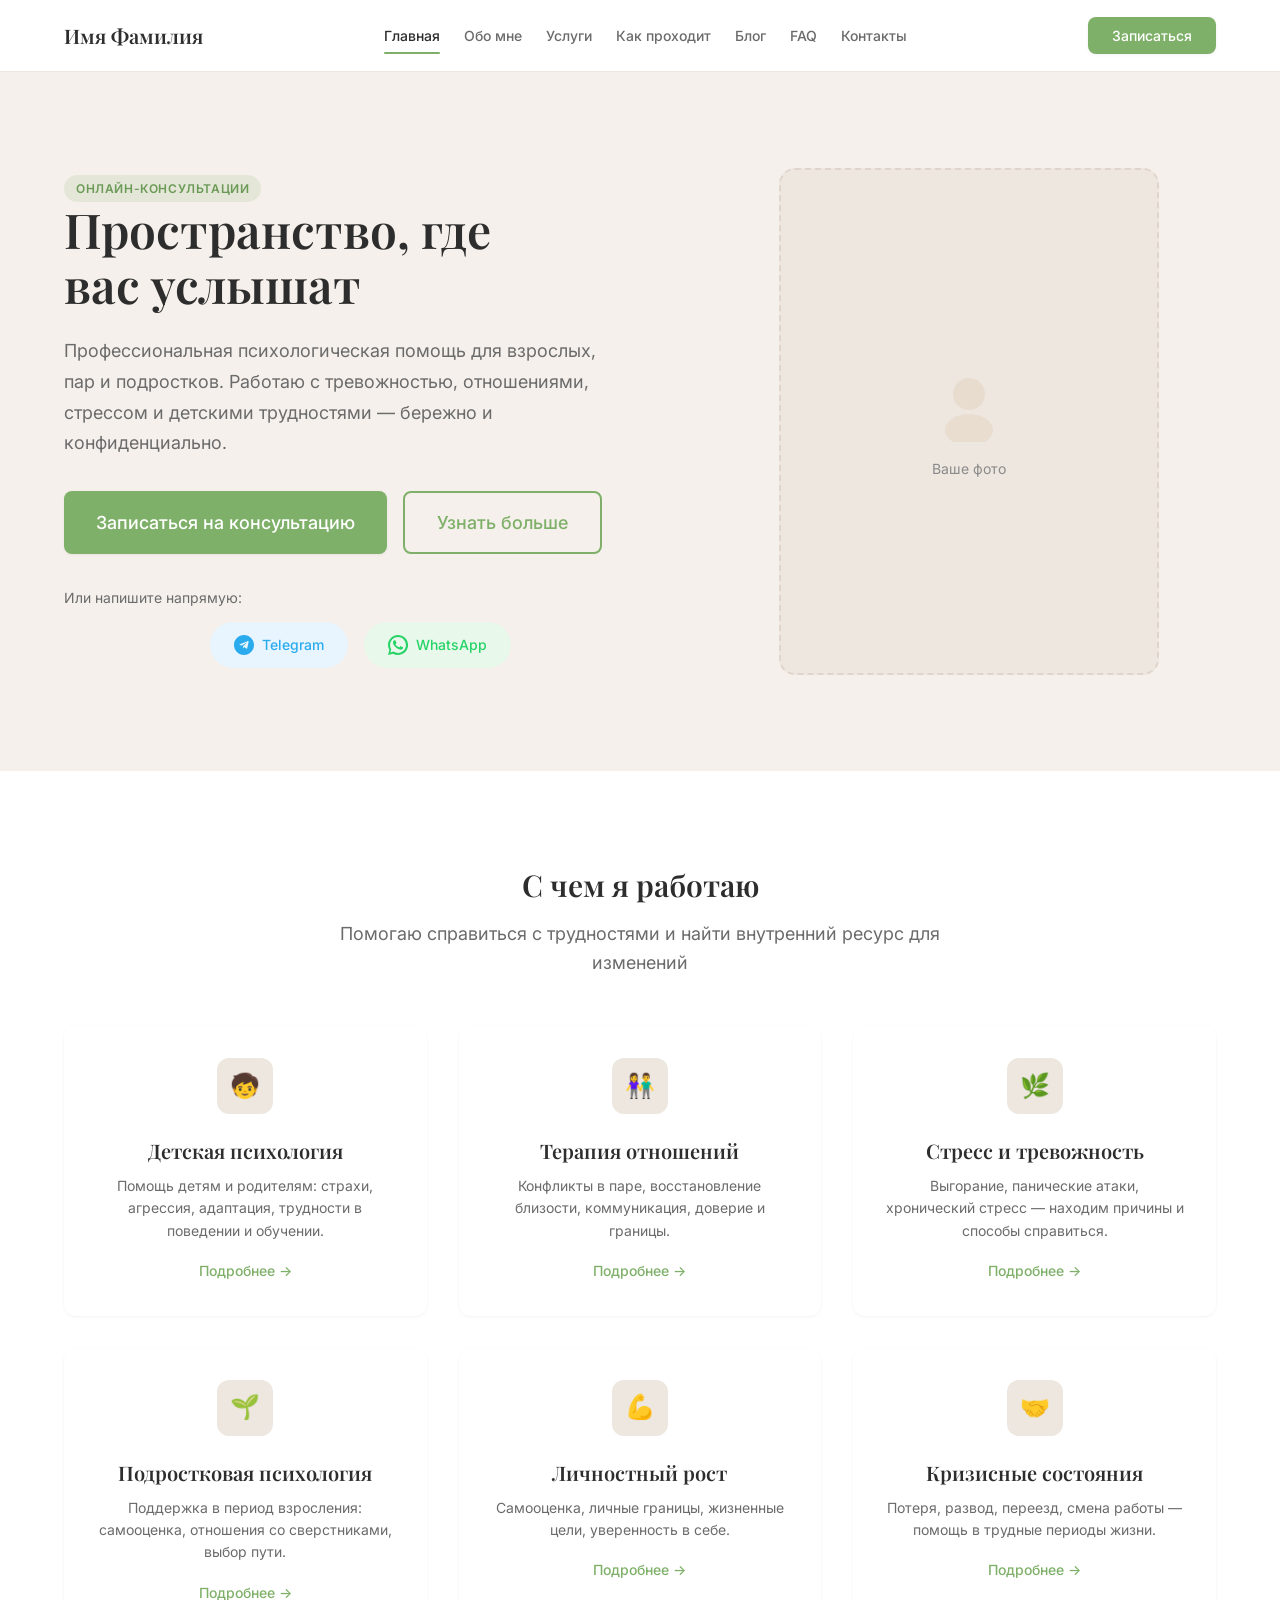
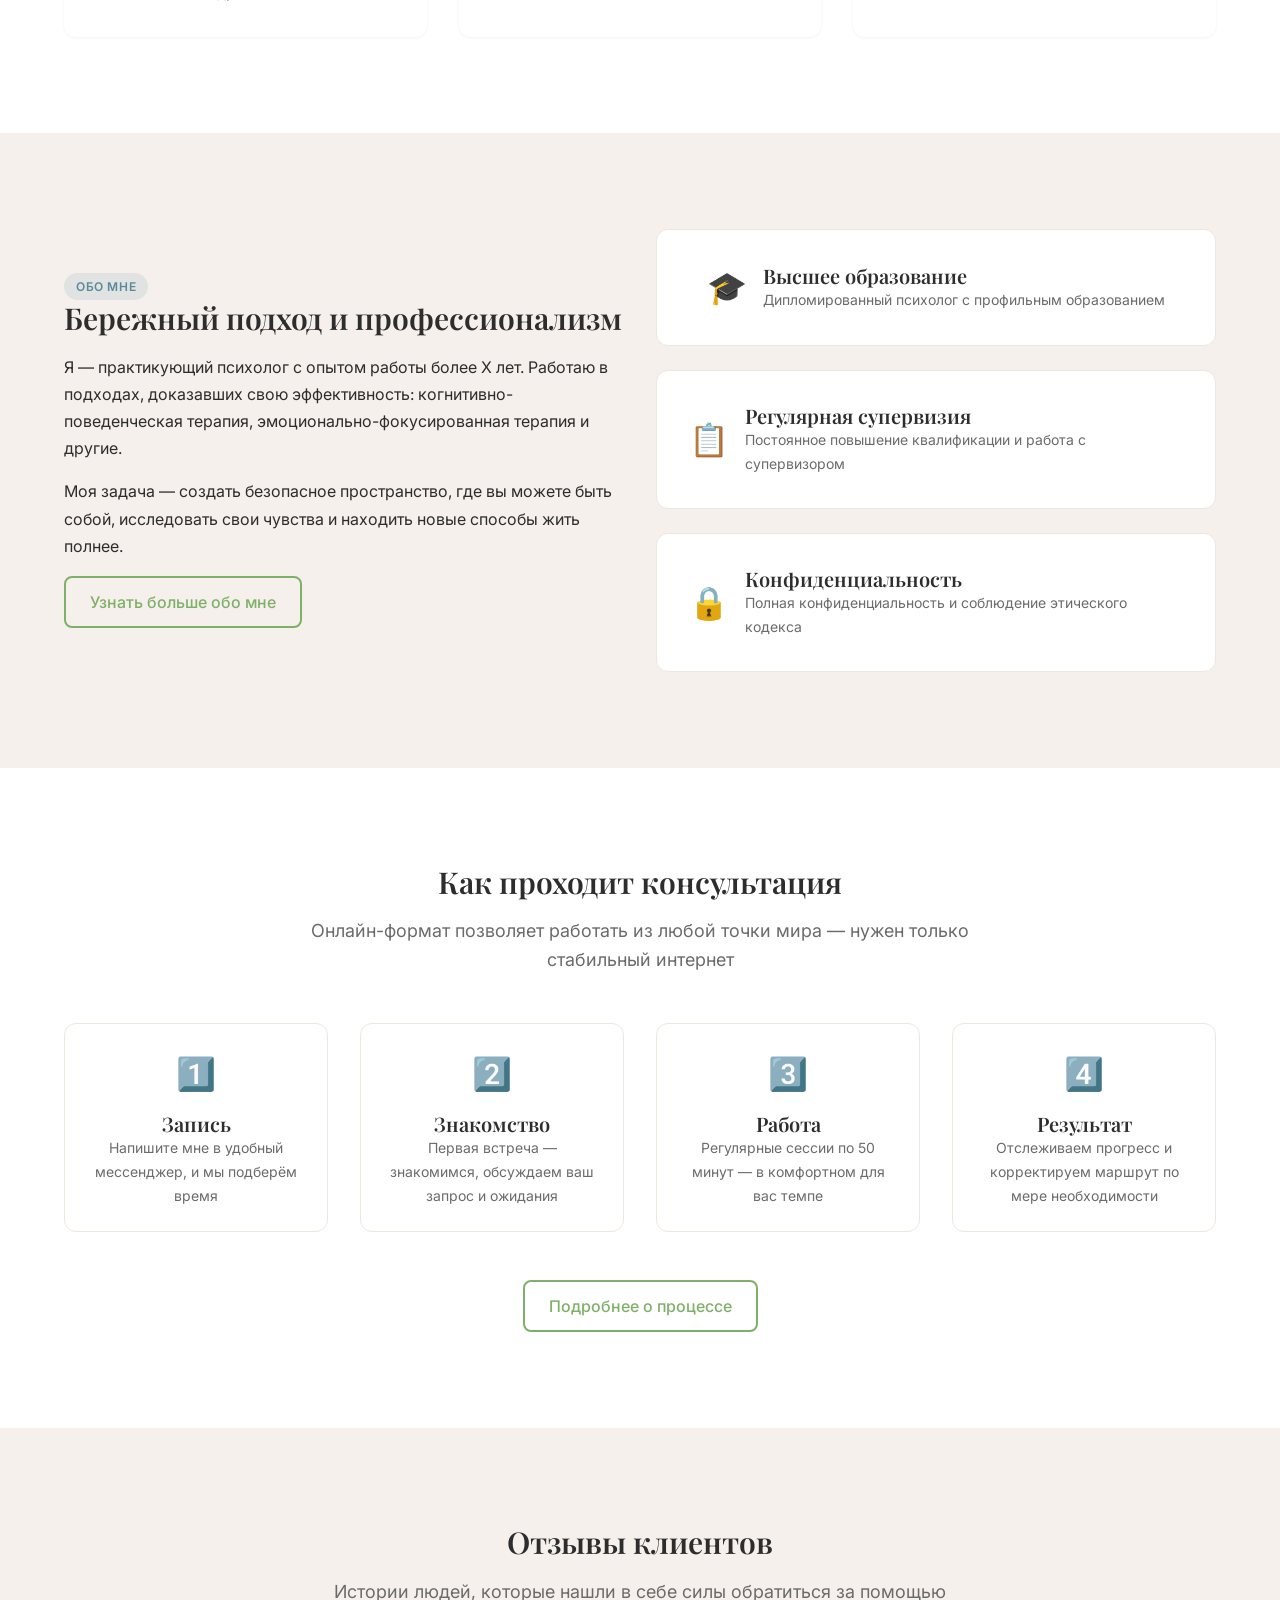
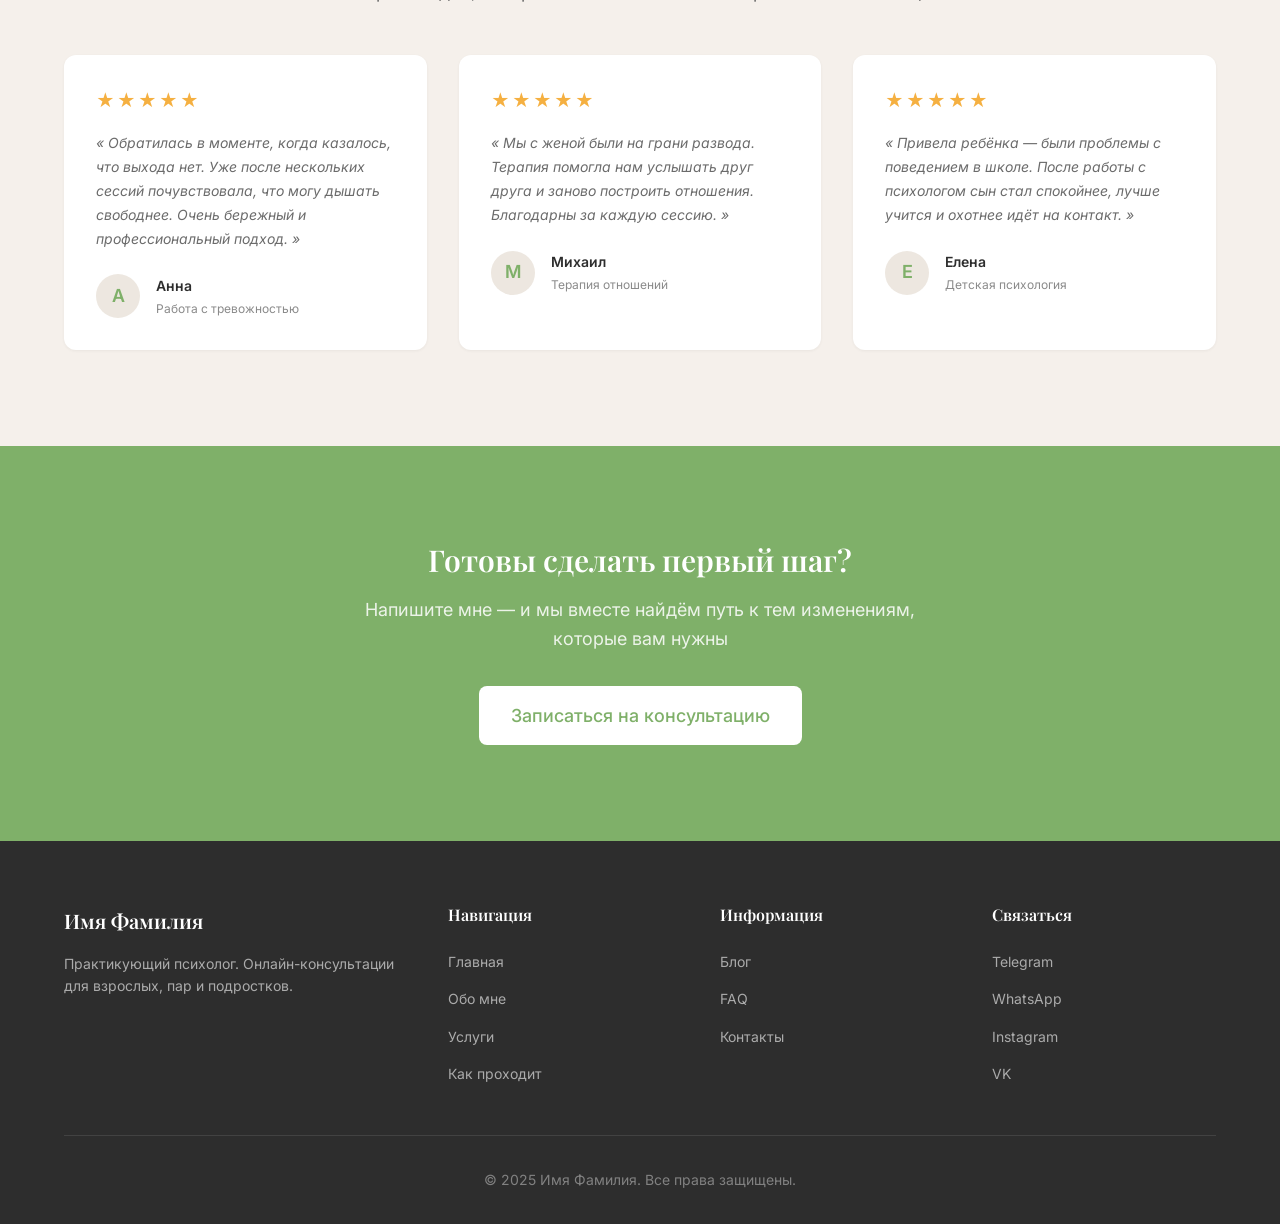
==== site/index.html @ a3698bfa "Initial commit: psychologist website" ====
<!doctype html>
<html lang="ru">
    <head>
        <meta charset="UTF-8" />
        <meta name="viewport" content="width=device-width, initial-scale=1.0" />
        <meta
            name="description"
            content="Психолог онлайн для взрослых, пар и подростков. Детская психология, отношения, стресс. Запишитесь на консультацию через Telegram или WhatsApp."
        />
        <meta
            name="keywords"
            content="психолог онлайн, консультация психолога, детская психология, терапия отношений, работа со стрессом"
        />
        <meta
            property="og:title"
            content="Психолог онлайн — Консультации для взрослых, пар и подростков"
        />
        <meta
            property="og:description"
            content="Профессиональная психологическая помощь онлайн. Безопасное пространство для ваших чувств."
        />
        <meta property="og:type" content="website" />
        <title>
            Психолог онлайн — Консультации для взрослых, пар и подростков
        </title>
        <link rel="preconnect" href="https://fonts.googleapis.com" />
        <link rel="preconnect" href="https://fonts.gstatic.com" crossorigin />
        <link
            href="https://fonts.googleapis.com/css2?family=Inter:wght@400;500;600&family=Playfair+Display:wght@500;600;700&display=swap"
            rel="stylesheet"
        />
        <link rel="stylesheet" href="css/base.css" />
        <link rel="stylesheet" href="css/components.css" />
        <link rel="stylesheet" href="css/layout.css" />
        <link rel="stylesheet" href="css/pages/home.css" />
        <link rel="stylesheet" href="css/responsive.css" />
    </head>
    <body>
        <!-- ========== HEADER ========== -->
        <header class="header">
            <div class="container header__inner">
                <a href="index.html" class="header__logo">Имя Фамилия</a>
                <nav class="header__nav">
                    <ul class="header__nav-list">
                        <li>
                            <a
                                href="index.html"
                                class="header__nav-link header__nav-link--active"
                                >Главная</a
                            >
                        </li>
                        <li>
                            <a href="about.html" class="header__nav-link"
                                >Обо мне</a
                            >
                        </li>
                        <li>
                            <a href="services.html" class="header__nav-link"
                                >Услуги</a
                            >
                        </li>
                        <li>
                            <a href="how-it-works.html" class="header__nav-link"
                                >Как проходит</a
                            >
                        </li>
                        <li>
                            <a href="blog.html" class="header__nav-link"
                                >Блог</a
                            >
                        </li>
                        <li>
                            <a href="faq.html" class="header__nav-link">FAQ</a>
                        </li>
                        <li>
                            <a href="contact.html" class="header__nav-link"
                                >Контакты</a
                            >
                        </li>
                    </ul>
                </nav>
                <a href="contact.html" class="btn btn--primary header__cta"
                    >Записаться</a
                >
                <button class="burger" aria-label="Открыть меню">
                    <span class="burger__line"></span>
                    <span class="burger__line"></span>
                    <span class="burger__line"></span>
                </button>
            </div>
        </header>

        <!-- Mobile Menu -->
        <div class="mobile-menu">
            <ul class="mobile-menu__list">
                <li>
                    <a href="index.html" class="mobile-menu__link">Главная</a>
                </li>
                <li>
                    <a href="about.html" class="mobile-menu__link">Обо мне</a>
                </li>
                <li>
                    <a href="services.html" class="mobile-menu__link">Услуги</a>
                </li>
                <li>
                    <a href="how-it-works.html" class="mobile-menu__link"
                        >Как проходит</a
                    >
                </li>
                <li><a href="blog.html" class="mobile-menu__link">Блог</a></li>
                <li><a href="faq.html" class="mobile-menu__link">FAQ</a></li>
                <li>
                    <a href="contact.html" class="mobile-menu__link"
                        >Контакты</a
                    >
                </li>
            </ul>
            <a
                href="contact.html"
                class="btn btn--primary btn--full mobile-menu__cta"
                >Записаться на консультацию</a
            >
        </div>

        <!-- ========== HERO ========== -->
        <section class="hero">
            <div class="container">
                <div class="hero__inner">
                    <div class="hero__content">
                        <span class="badge badge--green"
                            >Онлайн-консультации</span
                        >
                        <h1 class="hero__title">
                            Пространство, где вас&nbsp;услышат
                        </h1>
                        <p class="hero__text">
                            Профессиональная психологическая помощь для
                            взрослых, пар и подростков. Работаю с тревожностью,
                            отношениями, стрессом и детскими трудностями —
                            бережно и конфиденциально.
                        </p>
                        <div class="hero__buttons">
                            <a
                                href="contact.html"
                                class="btn btn--primary btn--large"
                                >Записаться на консультацию</a
                            >
                            <a
                                href="services.html"
                                class="btn btn--secondary btn--large"
                                >Узнать больше</a
                            >
                        </div>
                        <div class="hero__messengers">
                            <p class="hero__messengers-label">
                                Или напишите напрямую:
                            </p>
                            <div class="messenger-links">
                                <a
                                    href="https://t.me/username"
                                    class="messenger-link messenger-link--telegram"
                                    target="_blank"
                                    rel="noopener"
                                >
                                    <svg
                                        class="messenger-link__icon"
                                        viewBox="0 0 24 24"
                                        fill="currentColor"
                                    >
                                        <path
                                            d="M12 0C5.37 0 0 5.37 0 12s5.37 12 12 12 12-5.37 12-12S18.63 0 12 0zm5.53 8.15l-1.65 7.79c-.12.55-.45.68-.91.42l-2.52-1.86-1.22 1.17c-.13.13-.25.25-.51.25l.18-2.57 4.68-4.23c.2-.18-.04-.28-.31-.1l-5.79 3.64-2.49-.78c-.54-.17-.55-.54.11-.8l9.74-3.76c.45-.16.84.11.69.79z"
                                        />
                                    </svg>
                                    Telegram
                                </a>
                                <a
                                    href="https://wa.me/79001234567"
                                    class="messenger-link messenger-link--whatsapp"
                                    target="_blank"
                                    rel="noopener"
                                >
                                    <svg
                                        class="messenger-link__icon"
                                        viewBox="0 0 24 24"
                                        fill="currentColor"
                                    >
                                        <path
                                            d="M17.47 14.39c-.3-.15-1.77-.87-2.04-.97-.27-.1-.47-.15-.67.15s-.77.97-.94 1.17c-.17.2-.35.22-.65.07-.3-.15-1.26-.46-2.4-1.48-.89-.79-1.49-1.77-1.66-2.07-.17-.3-.02-.46.13-.61.14-.14.3-.35.45-.52.15-.17.2-.3.3-.5.1-.2.05-.37-.02-.52-.07-.15-.67-1.62-.92-2.22-.24-.58-.49-.5-.67-.51l-.57-.01c-.2 0-.52.07-.79.37-.27.3-1.04 1.02-1.04 2.48s1.07 2.88 1.21 3.08c.15.2 2.1 3.2 5.08 4.49.71.3 1.26.49 1.69.62.71.23 1.36.2 1.87.12.57-.08 1.77-.72 2.02-1.42.25-.7.25-1.29.17-1.42-.07-.12-.27-.2-.57-.35zM12.05 21.5c-1.78 0-3.52-.48-5.03-1.39l-.36-.21-3.73.98.99-3.64-.24-.37A9.42 9.42 0 012.55 12c0-5.23 4.25-9.48 9.5-9.48 2.54 0 4.93.99 6.72 2.78a9.44 9.44 0 012.78 6.72c0 5.23-4.25 9.48-9.5 9.48zM12.05 0C5.42 0 0 5.42 0 12.05c0 2.14.57 4.22 1.64 6.05L0 24l6.07-1.59a12.04 12.04 0 005.98 1.59c6.63 0 12.05-5.42 12.05-12.05S18.68 0 12.05 0z"
                                        />
                                    </svg>
                                    WhatsApp
                                </a>
                            </div>
                        </div>
                    </div>
                    <div class="hero__image">
                        <!-- Заглушка для фото — позже замените на своё -->
                        <div class="hero__image-placeholder">
                            <svg
                                viewBox="0 0 200 200"
                                fill="none"
                                xmlns="http://www.w3.org/2000/svg"
                            >
                                <circle
                                    cx="100"
                                    cy="80"
                                    r="40"
                                    fill="#D4A574"
                                    opacity="0.3"
                                />
                                <ellipse
                                    cx="100"
                                    cy="170"
                                    rx="60"
                                    ry="40"
                                    fill="#D4A574"
                                    opacity="0.3"
                                />
                            </svg>
                            <span>Ваше фото</span>
                        </div>
                    </div>
                </div>
            </div>
        </section>

        <!-- ========== DIRECTIONS ========== -->
        <section class="section section--bg">
            <div class="container">
                <div class="section__header">
                    <h2 class="section__title">С чем я работаю</h2>
                    <p class="section__subtitle">
                        Помогаю справиться с трудностями и найти внутренний
                        ресурс для изменений
                    </p>
                </div>
                <div class="grid grid--3">
                    <div class="service-card">
                        <div class="service-card__icon">🧒</div>
                        <h3 class="service-card__title">Детская психология</h3>
                        <p class="service-card__text">
                            Помощь детям и родителям: страхи, агрессия,
                            адаптация, трудности в поведении и обучении.
                        </p>
                        <a href="services.html" class="service-card__link"
                            >Подробнее →</a
                        >
                    </div>
                    <div class="service-card">
                        <div class="service-card__icon">👫</div>
                        <h3 class="service-card__title">Терапия отношений</h3>
                        <p class="service-card__text">
                            Конфликты в паре, восстановление близости,
                            коммуникация, доверие и границы.
                        </p>
                        <a href="services.html" class="service-card__link"
                            >Подробнее →</a
                        >
                    </div>
                    <div class="service-card">
                        <div class="service-card__icon">🌿</div>
                        <h3 class="service-card__title">
                            Стресс и тревожность
                        </h3>
                        <p class="service-card__text">
                            Выгорание, панические атаки, хронический стресс —
                            находим причины и способы справиться.
                        </p>
                        <a href="services.html" class="service-card__link"
                            >Подробнее →</a
                        >
                    </div>
                    <div class="service-card">
                        <div class="service-card__icon">🌱</div>
                        <h3 class="service-card__title">
                            Подростковая психология
                        </h3>
                        <p class="service-card__text">
                            Поддержка в период взросления: самооценка, отношения
                            со сверстниками, выбор пути.
                        </p>
                        <a href="services.html" class="service-card__link"
                            >Подробнее →</a
                        >
                    </div>
                    <div class="service-card">
                        <div class="service-card__icon">💪</div>
                        <h3 class="service-card__title">Личностный рост</h3>
                        <p class="service-card__text">
                            Самооценка, личные границы, жизненные цели,
                            уверенность в себе.
                        </p>
                        <a href="services.html" class="service-card__link"
                            >Подробнее →</a
                        >
                    </div>
                    <div class="service-card">
                        <div class="service-card__icon">🤝</div>
                        <h3 class="service-card__title">Кризисные состояния</h3>
                        <p class="service-card__text">
                            Потеря, развод, переезд, смена работы — помощь в
                            трудные периоды жизни.
                        </p>
                        <a href="services.html" class="service-card__link"
                            >Подробнее →</a
                        >
                    </div>
                </div>
            </div>
        </section>

        <!-- ========== ABOUT PREVIEW ========== -->
        <section class="section">
            <div class="container">
                <div class="grid grid--2 grid--center">
                    <div>
                        <span class="badge badge--blue">Обо мне</span>
                        <h2 class="section__title" style="text-align: left">
                            Бережный подход и профессионализм
                        </h2>
                        <p>
                            Я — практикующий психолог с опытом работы более X
                            лет. Работаю в подходах, доказавших свою
                            эффективность: когнитивно-поведенческая терапия,
                            эмоционально-фокусированная терапия и другие.
                        </p>
                        <p>
                            Моя задача — создать безопасное пространство, где вы
                            можете быть собой, исследовать свои чувства и
                            находить новые способы жить полнее.
                        </p>
                        <a href="about.html" class="btn btn--secondary"
                            >Узнать больше обо мне</a
                        >
                    </div>
                    <div class="flex flex--column flex--gap-lg">
                        <div class="card card--flat">
                            <div class="flex flex--gap-md flex--center">
                                <span style="font-size: 2rem">🎓</span>
                                <div>
                                    <h4>Высшее образование</h4>
                                    <p
                                        style="
                                            color: var(--color-text-secondary);
                                            font-size: var(--text-sm);
                                            margin: 0;
                                        "
                                    >
                                        Дипломированный психолог с профильным
                                        образованием
                                    </p>
                                </div>
                            </div>
                        </div>
                        <div class="card card--flat">
                            <div class="flex flex--gap-md flex--center">
                                <span style="font-size: 2rem">📋</span>
                                <div>
                                    <h4>Регулярная супервизия</h4>
                                    <p
                                        style="
                                            color: var(--color-text-secondary);
                                            font-size: var(--text-sm);
                                            margin: 0;
                                        "
                                    >
                                        Постоянное повышение квалификации и
                                        работа с супервизором
                                    </p>
                                </div>
                            </div>
                        </div>
                        <div class="card card--flat">
                            <div class="flex flex--gap-md flex--center">
                                <span style="font-size: 2rem">🔒</span>
                                <div>
                                    <h4>Конфиденциальность</h4>
                                    <p
                                        style="
                                            color: var(--color-text-secondary);
                                            font-size: var(--text-sm);
                                            margin: 0;
                                        "
                                    >
                                        Полная конфиденциальность и соблюдение
                                        этического кодекса
                                    </p>
                                </div>
                            </div>
                        </div>
                    </div>
                </div>
            </div>
        </section>

        <!-- ========== HOW IT WORKS PREVIEW ========== -->
        <section class="section section--bg">
            <div class="container">
                <div class="section__header">
                    <h2 class="section__title">Как проходит консультация</h2>
                    <p class="section__subtitle">
                        Онлайн-формат позволяет работать из любой точки мира —
                        нужен только стабильный интернет
                    </p>
                </div>
                <div class="grid grid--4">
                    <div class="text-center">
                        <div
                            class="card card--flat text-center"
                            style="padding: var(--space-lg)"
                        >
                            <span style="font-size: 2rem">1️⃣</span>
                            <h4 style="margin-top: var(--space-sm)">Запись</h4>
                            <p
                                style="
                                    font-size: var(--text-sm);
                                    color: var(--color-text-secondary);
                                    margin: 0;
                                "
                            >
                                Напишите мне в удобный мессенджер, и мы подберём
                                время
                            </p>
                        </div>
                    </div>
                    <div class="text-center">
                        <div
                            class="card card--flat text-center"
                            style="padding: var(--space-lg)"
                        >
                            <span style="font-size: 2rem">2️⃣</span>
                            <h4 style="margin-top: var(--space-sm)">
                                Знакомство
                            </h4>
                            <p
                                style="
                                    font-size: var(--text-sm);
                                    color: var(--color-text-secondary);
                                    margin: 0;
                                "
                            >
                                Первая встреча — знакомимся, обсуждаем ваш
                                запрос и ожидания
                            </p>
                        </div>
                    </div>
                    <div class="text-center">
                        <div
                            class="card card--flat text-center"
                            style="padding: var(--space-lg)"
                        >
                            <span style="font-size: 2rem">3️⃣</span>
                            <h4 style="margin-top: var(--space-sm)">Работа</h4>
                            <p
                                style="
                                    font-size: var(--text-sm);
                                    color: var(--color-text-secondary);
                                    margin: 0;
                                "
                            >
                                Регулярные сессии по 50 минут — в комфортном для
                                вас темпе
                            </p>
                        </div>
                    </div>
                    <div class="text-center">
                        <div
                            class="card card--flat text-center"
                            style="padding: var(--space-lg)"
                        >
                            <span style="font-size: 2rem">4️⃣</span>
                            <h4 style="margin-top: var(--space-sm)">
                                Результат
                            </h4>
                            <p
                                style="
                                    font-size: var(--text-sm);
                                    color: var(--color-text-secondary);
                                    margin: 0;
                                "
                            >
                                Отслеживаем прогресс и корректируем маршрут по
                                мере необходимости
                            </p>
                        </div>
                    </div>
                </div>
                <div class="text-center" style="margin-top: var(--space-2xl)">
                    <a href="how-it-works.html" class="btn btn--secondary"
                        >Подробнее о процессе</a
                    >
                </div>
            </div>
        </section>

        <!-- ========== TESTIMONIALS ========== -->
        <section class="testimonials">
            <div class="container">
                <div class="section__header">
                    <h2 class="section__title">Отзывы клиентов</h2>
                    <p class="section__subtitle">
                        Истории людей, которые нашли в себе силы обратиться за
                        помощью
                    </p>
                </div>
                <div class="testimonials__grid">
                    <div class="testimonial-card">
                        <div class="testimonial-card__stars">
                            <span>★</span><span>★</span><span>★</span
                            ><span>★</span><span>★</span>
                        </div>
                        <p class="testimonial-card__text">
                            Обратилась в моменте, когда казалось, что выхода
                            нет. Уже после нескольких сессий почувствовала, что
                            могу дышать свободнее. Очень бережный и
                            профессиональный подход.
                        </p>
                        <div class="testimonial-card__author">
                            <div class="testimonial-card__avatar">А</div>
                            <div>
                                <div class="testimonial-card__name">Анна</div>
                                <div class="testimonial-card__role">
                                    Работа с тревожностью
                                </div>
                            </div>
                        </div>
                    </div>
                    <div class="testimonial-card">
                        <div class="testimonial-card__stars">
                            <span>★</span><span>★</span><span>★</span
                            ><span>★</span><span>★</span>
                        </div>
                        <p class="testimonial-card__text">
                            Мы с женой были на грани развода. Терапия помогла
                            нам услышать друг друга и заново построить
                            отношения. Благодарны за каждую сессию.
                        </p>
                        <div class="testimonial-card__author">
                            <div class="testimonial-card__avatar">М</div>
                            <div>
                                <div class="testimonial-card__name">Михаил</div>
                                <div class="testimonial-card__role">
                                    Терапия отношений
                                </div>
                            </div>
                        </div>
                    </div>
                    <div class="testimonial-card">
                        <div class="testimonial-card__stars">
                            <span>★</span><span>★</span><span>★</span
                            ><span>★</span><span>★</span>
                        </div>
                        <p class="testimonial-card__text">
                            Привела ребёнка — были проблемы с поведением в
                            школе. После работы с психологом сын стал спокойнее,
                            лучше учится и охотнее идёт на контакт.
                        </p>
                        <div class="testimonial-card__author">
                            <div class="testimonial-card__avatar">Е</div>
                            <div>
                                <div class="testimonial-card__name">Елена</div>
                                <div class="testimonial-card__role">
                                    Детская психология
                                </div>
                            </div>
                        </div>
                    </div>
                </div>
            </div>
        </section>

        <!-- ========== CTA BANNER ========== -->
        <section
            class="section"
            style="background-color: var(--color-accent-green); color: #ffffff"
        >
            <div class="container text-center">
                <h2 class="section__title" style="color: #ffffff">
                    Готовы сделать первый шаг?
                </h2>
                <p
                    class="section__subtitle"
                    style="
                        color: rgba(255, 255, 255, 0.85);
                        max-width: 560px;
                        margin: 0 auto var(--space-xl);
                    "
                >
                    Напишите мне — и мы вместе найдём путь к тем изменениям,
                    которые вам нужны
                </p>
                <a
                    href="contact.html"
                    class="btn"
                    style="
                        background-color: #ffffff;
                        color: var(--color-accent-green);
                        font-size: var(--text-lg);
                        padding: var(--space-md) var(--space-xl);
                    "
                >
                    Записаться на консультацию
                </a>
            </div>
        </section>

        <!-- ========== FOOTER ========== -->
        <footer class="footer">
            <div class="container">
                <div class="footer__inner">
                    <div class="footer__brand">
                        <div class="footer__logo">Имя Фамилия</div>
                        <p>
                            Практикующий психолог. Онлайн-консультации для
                            взрослых, пар и подростков.
                        </p>
                    </div>
                    <div>
                        <h4 class="footer__title">Навигация</h4>
                        <ul class="footer__list">
                            <li>
                                <a href="index.html" class="footer__link"
                                    >Главная</a
                                >
                            </li>
                            <li>
                                <a href="about.html" class="footer__link"
                                    >Обо мне</a
                                >
                            </li>
                            <li>
                                <a href="services.html" class="footer__link"
                                    >Услуги</a
                                >
                            </li>
                            <li>
                                <a href="how-it-works.html" class="footer__link"
                                    >Как проходит</a
                                >
                            </li>
                        </ul>
                    </div>
                    <div>
                        <h4 class="footer__title">Информация</h4>
                        <ul class="footer__list">
                            <li>
                                <a href="blog.html" class="footer__link"
                                    >Блог</a
                                >
                            </li>
                            <li>
                                <a href="faq.html" class="footer__link">FAQ</a>
                            </li>
                            <li>
                                <a href="contact.html" class="footer__link"
                                    >Контакты</a
                                >
                            </li>
                        </ul>
                    </div>
                    <div>
                        <h4 class="footer__title">Связаться</h4>
                        <ul class="footer__list">
                            <li>
                                <a
                                    href="https://t.me/username"
                                    class="footer__link"
                                    target="_blank"
                                    rel="noopener"
                                    >Telegram</a
                                >
                            </li>
                            <li>
                                <a
                                    href="https://wa.me/79001234567"
                                    class="footer__link"
                                    target="_blank"
                                    rel="noopener"
                                    >WhatsApp</a
                                >
                            </li>
                            <li>
                                <a
                                    href="https://instagram.com/username"
                                    class="footer__link"
                                    target="_blank"
                                    rel="noopener"
                                    >Instagram</a
                                >
                            </li>
                            <li>
                                <a
                                    href="https://vk.com/username"
                                    class="footer__link"
                                    target="_blank"
                                    rel="noopener"
                                    >VK</a
                                >
                            </li>
                        </ul>
                    </div>
                </div>
                <div class="footer__bottom">
                    <p>&copy; 2025 Имя Фамилия. Все права защищены.</p>
                </div>
            </div>
        </footer>

        <script src="js/main.js"></script>
    </body>
</html>
---- site/css/base.css ----
/* ============================================
   BASE STYLES & CSS CUSTOM PROPERTIES
   Сайт психолога — базовые стили
   ============================================ */

/* --- Reset & Base --- */
*,
*::before,
*::after {
  box-sizing: border-box;
  margin: 0;
  padding: 0;
}

html {
  font-size: 100%;
  scroll-behavior: smooth;
  -webkit-font-smoothing: antialiased;
  -moz-osx-font-smoothing: grayscale;
}

body {
  font-family: var(--font-body);
  font-size: var(--text-base);
  line-height: 1.6;
  color: var(--color-text-primary);
  background-color: var(--color-bg-primary);
}

img {
  max-width: 100%;
  height: auto;
  display: block;
}

a {
  color: inherit;
  text-decoration: none;
  transition: color var(--transition-fast);
}

a:hover {
  color: var(--color-accent-green);
}

ul,
ol {
  list-style: none;
}

button {
  font: inherit;
  cursor: pointer;
  border: none;
  background: none;
}

input,
textarea,
select {
  font: inherit;
}

/* --- CSS Custom Properties --- */
:root {
  /* Colors */
  --color-bg-primary: #F5F0EB;
  --color-bg-secondary: #FFFFFF;
  --color-bg-accent: #EDE7E0;
  --color-text-primary: #2D2D2D;
  --color-text-secondary: #6B6B6B;
  --color-text-light: #8A8A8A;
  --color-accent-green: #7FB069;
  --color-accent-green-hover: #6A9A56;
  --color-accent-blue: #6B9DAD;
  --color-accent-blue-hover: #5A8A9A;
  --color-accent-warm: #D4A574;
  --color-border: #E0D5CC;
  --color-border-light: #EDE7E0;

  /* Typography */
  --font-body: 'Inter', system-ui, -apple-system, BlinkMacSystemFont, 'Segoe UI', Roboto, sans-serif;
  --font-heading: 'Playfair Display', Georgia, 'Times New Roman', serif;

  --text-xs: 0.75rem;    /* 12px */
  --text-sm: 0.875rem;   /* 14px */
  --text-base: 1rem;     /* 16px */
  --text-lg: 1.125rem;   /* 18px */
  --text-xl: 1.25rem;    /* 20px */
  --text-2xl: 1.5rem;    /* 24px */
  --text-3xl: 1.875rem;  /* 30px */
  --text-4xl: 2.25rem;   /* 36px */
  --text-5xl: 3rem;      /* 48px */

  /* Spacing */
  --space-2xs: 0.25rem;  /* 4px */
  --space-xs: 0.5rem;    /* 8px */
  --space-sm: 0.75rem;   /* 12px */
  --space-md: 1rem;      /* 16px */
  --space-lg: 1.5rem;    /* 24px */
  --space-xl: 2rem;      /* 32px */
  --space-2xl: 3rem;     /* 48px */
  --space-3xl: 4rem;     /* 64px */
  --space-4xl: 6rem;     /* 96px */

  /* Border Radius */
  --radius-sm: 6px;
  --radius-md: 8px;
  --radius-lg: 12px;
  --radius-xl: 16px;
  --radius-full: 9999px;

  /* Shadows */
  --shadow-sm: 0 1px 3px rgba(45, 45, 45, 0.06);
  --shadow-md: 0 4px 12px rgba(45, 45, 45, 0.08);
  --shadow-lg: 0 8px 24px rgba(45, 45, 45, 0.1);
  --shadow-xl: 0 12px 32px rgba(45, 45, 45, 0.12);

  /* Transitions */
  --transition-fast: 150ms ease;
  --transition-base: 250ms ease;
  --transition-slow: 400ms ease;

  /* Z-index layers */
  --z-dropdown: 100;
  --z-sticky: 200;
  --z-overlay: 300;
  --z-modal: 400;
  --z-toast: 500;

  /* Layout */
  --max-width: 1200px;
  --header-height: 72px;
}

/* --- Typography --- */
h1,
h2,
h3,
h4,
h5,
h6 {
  font-family: var(--font-heading);
  font-weight: 600;
  line-height: 1.25;
  color: var(--color-text-primary);
}

h1 {
  font-size: var(--text-4xl);
}

h2 {
  font-size: var(--text-3xl);
}

h3 {
  font-size: var(--text-2xl);
}

h4 {
  font-size: var(--text-xl);
}

p {
  margin-bottom: var(--space-md);
  line-height: 1.7;
}

p:last-child {
  margin-bottom: 0;
}

/* --- Utility Classes --- */
.container {
  width: 100%;
  max-width: var(--max-width);
  margin: 0 auto;
  padding: 0 var(--space-lg);
}

.text-center {
  text-align: center;
}

.sr-only {
  position: absolute;
  width: 1px;
  height: 1px;
  padding: 0;
  margin: -1px;
  overflow: hidden;
  clip: rect(0, 0, 0, 0);
  white-space: nowrap;
  border: 0;
}
---- site/css/components.css ----
/* ============================================
   COMPONENTS
   Кнопки, карточки, формы и др.
   ============================================ */

/* --- Page Hero (shared across pages) --- */
.page-hero {
    padding: var(--space-4xl) 0;
}

.page-hero__center {
    text-align: center;
    max-width: 700px;
    margin: 0 auto;
}

.page-hero__center .badge {
    margin-bottom: var(--space-md);
    display: inline-block;
}

.page-hero__center h1 {
    margin-bottom: var(--space-md);
}

.page-hero__center p {
    font-size: var(--text-lg);
    color: var(--color-text-secondary);
    line-height: 1.7;
}

@media (max-width: 767px) {
    .page-hero {
        padding: var(--space-2xl) 0;
    }

    .page-hero__center h1 {
        font-size: var(--text-2xl);
    }

    .page-hero__center p {
        font-size: var(--text-base);
    }
}

/* --- Buttons --- */
.btn {
    display: inline-flex;
    align-items: center;
    justify-content: center;
    gap: var(--space-xs);
    padding: var(--space-sm) var(--space-lg);
    font-size: var(--text-base);
    font-weight: 500;
    line-height: 1.5;
    border-radius: var(--radius-md);
    transition: all var(--transition-base);
    cursor: pointer;
    text-align: center;
    white-space: nowrap;
}

.btn--primary {
    background-color: var(--color-accent-green);
    color: #ffffff;
    box-shadow: var(--shadow-sm);
}

.btn--primary:hover {
    background-color: var(--color-accent-green-hover);
    box-shadow: var(--shadow-md);
    transform: translateY(-1px);
    color: #ffffff;
}

.btn--secondary {
    background-color: transparent;
    color: var(--color-accent-green);
    border: 2px solid var(--color-accent-green);
}

.btn--secondary:hover {
    background-color: var(--color-accent-green);
    color: #ffffff;
}

.btn--warm {
    background-color: var(--color-accent-warm);
    color: #ffffff;
    box-shadow: var(--shadow-sm);
}

.btn--warm:hover {
    background-color: #c49462;
    box-shadow: var(--shadow-md);
    transform: translateY(-1px);
    color: #ffffff;
}

.btn--large {
    padding: var(--space-md) var(--space-xl);
    font-size: var(--text-lg);
}

.btn--full {
    width: 100%;
}

/* --- Card --- */
.card {
    background-color: var(--color-bg-secondary);
    border-radius: var(--radius-lg);
    padding: var(--space-xl);
    box-shadow: var(--shadow-sm);
    transition:
        box-shadow var(--transition-base),
        transform var(--transition-base);
}

.card:hover {
    box-shadow: var(--shadow-md);
    transform: translateY(-2px);
}

.card--flat {
    box-shadow: none;
    border: 1px solid var(--color-border-light);
}

.card--flat:hover {
    transform: none;
    border-color: var(--color-border);
}

/* --- Service Card --- */
.service-card {
    background-color: var(--color-bg-secondary);
    border-radius: var(--radius-lg);
    padding: var(--space-xl);
    box-shadow: var(--shadow-sm);
    transition: all var(--transition-base);
    text-align: center;
}

.service-card:hover {
    box-shadow: var(--shadow-md);
    transform: translateY(-4px);
}

.service-card__icon {
    width: 56px;
    height: 56px;
    margin: 0 auto var(--space-lg);
    background-color: var(--color-bg-accent);
    border-radius: var(--radius-lg);
    display: flex;
    align-items: center;
    justify-content: center;
    font-size: var(--text-2xl);
}

.service-card__title {
    font-family: var(--font-heading);
    font-size: var(--text-xl);
    margin-bottom: var(--space-sm);
}

.service-card__text {
    color: var(--color-text-secondary);
    font-size: var(--text-sm);
    line-height: 1.6;
    margin-bottom: var(--space-md);
}

.service-card__link {
    color: var(--color-accent-green);
    font-weight: 500;
    font-size: var(--text-sm);
}

.service-card__link:hover {
    color: var(--color-accent-green-hover);
}

/* --- Section --- */
.section {
    padding: var(--space-4xl) 0;
}

.section--sm {
    padding: var(--space-3xl) 0;
}

.section--bg {
    background-color: var(--color-bg-secondary);
}

.section__header {
    text-align: center;
    max-width: 680px;
    margin: 0 auto var(--space-2xl);
}

.section__title {
    margin-bottom: var(--space-md);
}

.section__subtitle {
    color: var(--color-text-secondary);
    font-size: var(--text-lg);
    line-height: 1.6;
}

/* --- Messenger Buttons --- */
.messenger-links {
    display: flex;
    flex-wrap: wrap;
    gap: var(--space-md);
    justify-content: center;
}

.messenger-link {
    display: inline-flex;
    align-items: center;
    gap: var(--space-xs);
    padding: var(--space-sm) var(--space-lg);
    border-radius: var(--radius-full);
    font-size: var(--text-sm);
    font-weight: 500;
    transition: all var(--transition-base);
    text-decoration: none;
}

.messenger-link:hover {
    transform: translateY(-2px);
    text-decoration: none;
}

.messenger-link--telegram {
    background-color: #e8f5fe;
    color: #2aabee;
}

.messenger-link--telegram:hover {
    background-color: #2aabee;
    color: #ffffff;
}

.messenger-link--whatsapp {
    background-color: #e8f8ea;
    color: #25d366;
}

.messenger-link--whatsapp:hover {
    background-color: #25d366;
    color: #ffffff;
}

.messenger-link--instagram {
    background-color: #fdf0f5;
    color: #e4405f;
}

.messenger-link--instagram:hover {
    background-color: #e4405f;
    color: #ffffff;
}

.messenger-link--vk {
    background-color: #ebf0f6;
    color: #4c75a3;
}

.messenger-link--vk:hover {
    background-color: #4c75a3;
    color: #ffffff;
}

.messenger-link--max {
    background-color: #fff3e6;
    color: #f57c00;
}

.messenger-link--max:hover {
    background-color: #f57c00;
    color: #ffffff;
}

.messenger-link__icon {
    width: 20px;
    height: 20px;
}

/* --- Form --- */
.form {
    max-width: 500px;
    margin: 0 auto;
}

.form__group {
    margin-bottom: var(--space-lg);
}

.form__label {
    display: block;
    margin-bottom: var(--space-xs);
    font-size: var(--text-sm);
    font-weight: 500;
    color: var(--color-text-primary);
}

.form__input,
.form__textarea,
.form__select {
    width: 100%;
    padding: var(--space-sm) var(--space-md);
    border: 1px solid var(--color-border);
    border-radius: var(--radius-sm);
    background-color: var(--color-bg-secondary);
    color: var(--color-text-primary);
    transition:
        border-color var(--transition-fast),
        box-shadow var(--transition-fast);
}

.form__input:focus,
.form__textarea:focus,
.form__select:focus {
    outline: none;
    border-color: var(--color-accent-green);
    box-shadow: 0 0 0 3px rgba(127, 176, 105, 0.15);
}

.form__textarea {
    min-height: 120px;
    resize: vertical;
}

.form__error {
    color: #e53935;
    font-size: var(--text-xs);
    margin-top: var(--space-2xs);
}

/* --- Badge --- */
.badge {
    display: inline-block;
    padding: var(--space-2xs) var(--space-sm);
    font-size: var(--text-xs);
    font-weight: 600;
    text-transform: uppercase;
    letter-spacing: 0.05em;
    border-radius: var(--radius-full);
}

.badge--green {
    background-color: rgba(127, 176, 105, 0.15);
    color: var(--color-accent-green-hover);
}

.badge--blue {
    background-color: rgba(107, 157, 173, 0.15);
    color: var(--color-accent-blue-hover);
}

.badge--warm {
    background-color: rgba(212, 165, 116, 0.15);
    color: #b0844f;
}

/* --- Divider --- */
.divider {
    height: 1px;
    background-color: var(--color-border-light);
    border: none;
    margin: var(--space-2xl) 0;
}
---- site/css/layout.css ----
/* ============================================
   LAYOUT
   Хедер, футер, сетка
   ============================================ */

/* --- Header --- */
.header {
  position: sticky;
  top: 0;
  z-index: var(--z-sticky);
  background-color: var(--color-bg-secondary);
  border-bottom: 1px solid var(--color-border-light);
  height: var(--header-height);
}

.header__inner {
  display: flex;
  align-items: center;
  justify-content: space-between;
  height: 100%;
}

.header__logo {
  font-family: var(--font-heading);
  font-size: var(--text-xl);
  font-weight: 600;
  color: var(--color-text-primary);
}

.header__logo:hover {
  color: var(--color-accent-green);
}

.header__nav {
  display: flex;
  align-items: center;
  gap: var(--space-xl);
}

.header__nav-list {
  display: flex;
  gap: var(--space-lg);
}

.header__nav-link {
  font-size: var(--text-sm);
  font-weight: 500;
  color: var(--color-text-secondary);
  padding: var(--space-xs) 0;
  position: relative;
  transition: color var(--transition-fast);
}

.header__nav-link:hover,
.header__nav-link--active {
  color: var(--color-text-primary);
}

.header__nav-link--active::after {
  content: '';
  position: absolute;
  bottom: -2px;
  left: 0;
  right: 0;
  height: 2px;
  background-color: var(--color-accent-green);
  border-radius: 1px;
}

.header__cta {
  padding: var(--space-xs) var(--space-lg);
  font-size: var(--text-sm);
}

/* --- Burger Menu --- */
.burger {
  display: none;
  flex-direction: column;
  gap: 5px;
  padding: var(--space-xs);
  cursor: pointer;
}

.burger__line {
  display: block;
  width: 24px;
  height: 2px;
  background-color: var(--color-text-primary);
  border-radius: 2px;
  transition: all var(--transition-base);
}

.burger--active .burger__line:nth-child(1) {
  transform: translateY(7px) rotate(45deg);
}

.burger--active .burger__line:nth-child(2) {
  opacity: 0;
}

.burger--active .burger__line:nth-child(3) {
  transform: translateY(-7px) rotate(-45deg);
}

/* --- Mobile Menu --- */
.mobile-menu {
  display: none;
  position: fixed;
  top: var(--header-height);
  left: 0;
  right: 0;
  bottom: 0;
  background-color: var(--color-bg-secondary);
  padding: var(--space-xl);
  z-index: var(--z-sticky);
  overflow-y: auto;
}

.mobile-menu--open {
  display: block;
}

.mobile-menu__list {
  display: flex;
  flex-direction: column;
  gap: var(--space-lg);
}

.mobile-menu__link {
  display: block;
  font-size: var(--text-lg);
  font-weight: 500;
  padding: var(--space-sm) 0;
  border-bottom: 1px solid var(--color-border-light);
  color: var(--color-text-primary);
}

.mobile-menu__cta {
  margin-top: var(--space-xl);
}

/* --- Footer --- */
.footer {
  background-color: var(--color-text-primary);
  color: rgba(255, 255, 255, 0.7);
  padding: var(--space-3xl) 0 var(--space-xl);
}

.footer__inner {
  display: grid;
  grid-template-columns: 1.5fr 1fr 1fr 1fr;
  gap: var(--space-2xl);
}

.footer__brand p {
  color: rgba(255, 255, 255, 0.6);
  font-size: var(--text-sm);
  margin-top: var(--space-md);
  line-height: 1.6;
}

.footer__logo {
  font-family: var(--font-heading);
  font-size: var(--text-xl);
  font-weight: 600;
  color: #FFFFFF;
}

.footer__title {
  font-family: var(--font-heading);
  font-size: var(--text-base);
  font-weight: 600;
  color: #FFFFFF;
  margin-bottom: var(--space-lg);
}

.footer__list {
  display: flex;
  flex-direction: column;
  gap: var(--space-sm);
}

.footer__link {
  font-size: var(--text-sm);
  color: rgba(255, 255, 255, 0.6);
  transition: color var(--transition-fast);
}

.footer__link:hover {
  color: #FFFFFF;
}

.footer__bottom {
  margin-top: var(--space-2xl);
  padding-top: var(--space-xl);
  border-top: 1px solid rgba(255, 255, 255, 0.1);
  text-align: center;
  font-size: var(--text-sm);
  color: rgba(255, 255, 255, 0.4);
}

/* --- Grid --- */
.grid {
  display: grid;
  gap: var(--space-xl);
}

.grid--2 {
  grid-template-columns: repeat(2, 1fr);
}

.grid--3 {
  grid-template-columns: repeat(3, 1fr);
}

.grid--4 {
  grid-template-columns: repeat(4, 1fr);
}

.grid--center {
  align-items: center;
}

/* --- Flex --- */
.flex {
  display: flex;
}

.flex--center {
  align-items: center;
  justify-content: center;
}

.flex--between {
  justify-content: space-between;
}

.flex--wrap {
  flex-wrap: wrap;
}

.flex--column {
  flex-direction: column;
}

.flex--gap-sm {
  gap: var(--space-sm);
}

.flex--gap-md {
  gap: var(--space-md);
}

.flex--gap-lg {
  gap: var(--space-lg);
}

.flex--gap-xl {
  gap: var(--space-xl);
}
---- site/css/pages/home.css ----
/* ============================================
   HOME PAGE STYLES
   Главная страница
   ============================================ */

/* --- Hero --- */
.hero {
  padding: var(--space-4xl) 0;
  background-color: var(--color-bg-primary);
}

.hero__inner {
  display: grid;
  grid-template-columns: 1.2fr 1fr;
  gap: var(--space-3xl);
  align-items: center;
}

.hero__badge {
  margin-bottom: var(--space-md);
}

.hero__title {
  font-size: var(--text-5xl);
  line-height: 1.15;
  margin-bottom: var(--space-lg);
}

.hero__text {
  font-size: var(--text-lg);
  color: var(--color-text-secondary);
  line-height: 1.7;
  margin-bottom: var(--space-xl);
  max-width: 540px;
}

.hero__buttons {
  display: flex;
  gap: var(--space-md);
  margin-bottom: var(--space-xl);
}

.hero__messengers {
  margin-top: var(--space-xl);
}

.hero__messengers-label {
  font-size: var(--text-sm);
  color: var(--color-text-secondary);
  margin-bottom: var(--space-sm);
}

/* Hero Image Placeholder */
.hero__image {
  display: flex;
  justify-content: center;
  align-items: center;
}

.hero__image-placeholder {
  width: 100%;
  max-width: 380px;
  aspect-ratio: 3 / 4;
  background-color: var(--color-bg-accent);
  border-radius: var(--radius-xl);
  display: flex;
  flex-direction: column;
  align-items: center;
  justify-content: center;
  gap: var(--space-md);
  color: var(--color-text-light);
  font-size: var(--text-sm);
  border: 2px dashed var(--color-border);
}

.hero__image-placeholder svg {
  width: 80px;
  height: 80px;
  opacity: 0.5;
}

.hero__image-placeholder img {
  width: 100%;
  height: 100%;
  object-fit: cover;
  border-radius: var(--radius-xl);
}

/* --- Testimonials --- */
.testimonials {
  padding: var(--space-4xl) 0;
  background-color: var(--color-bg-primary);
}

.testimonials__grid {
  display: grid;
  grid-template-columns: repeat(3, 1fr);
  gap: var(--space-xl);
}

.testimonial-card {
  background-color: var(--color-bg-secondary);
  border-radius: var(--radius-lg);
  padding: var(--space-xl);
  box-shadow: var(--shadow-sm);
  transition: box-shadow var(--transition-base);
}

.testimonial-card:hover {
  box-shadow: var(--shadow-md);
}

.testimonial-card__stars {
  display: flex;
  gap: 2px;
  margin-bottom: var(--space-md);
  color: #F5B041;
  font-size: var(--text-lg);
}

.testimonial-card__text {
  font-size: var(--text-sm);
  line-height: 1.7;
  color: var(--color-text-secondary);
  margin-bottom: var(--space-lg);
  font-style: italic;
}

.testimonial-card__text::before {
  content: '«';
}

.testimonial-card__text::after {
  content: '»';
}

.testimonial-card__author {
  display: flex;
  align-items: center;
  gap: var(--space-md);
}

.testimonial-card__avatar {
  width: 44px;
  height: 44px;
  border-radius: var(--radius-full);
  background-color: var(--color-bg-accent);
  display: flex;
  align-items: center;
  justify-content: center;
  font-size: var(--text-lg);
  font-weight: 600;
  color: var(--color-accent-green);
}

.testimonial-card__name {
  font-weight: 600;
  font-size: var(--text-sm);
  color: var(--color-text-primary);
}

.testimonial-card__role {
  font-size: var(--text-xs);
  color: var(--color-text-light);
  margin-top: 2px;
}
---- site/css/responsive.css ----
/* ============================================
   RESPONSIVE
   Адаптивность для мобильных и планшетов
   ============================================ */

/* --- Tablet: 768px – 1023px --- */
@media (max-width: 1023px) {
    /* Typography */
    h1 {
        font-size: var(--text-3xl);
    }

    h2 {
        font-size: var(--text-2xl);
    }

    h3 {
        font-size: var(--text-xl);
    }

    /* Sections */
    .section {
        padding: var(--space-3xl) 0;
    }

    .section--sm {
        padding: var(--space-2xl) 0;
    }

    /* Grid */
    .grid--3,
    .grid--4 {
        grid-template-columns: repeat(2, 1fr);
    }

    /* Testimonials */
    .testimonials__grid {
        grid-template-columns: repeat(2, 1fr);
    }

    /* Footer */
    .footer__inner {
        grid-template-columns: 1fr 1fr;
        gap: var(--space-xl);
    }

    /* Header */
    .header__nav {
        display: none;
    }

    .header__cta {
        display: none;
    }

    .burger {
        display: flex;
    }
}

/* --- Mobile: < 768px --- */
@media (max-width: 767px) {
    /* Typography */
    h1 {
        font-size: var(--text-2xl);
    }

    h2 {
        font-size: var(--text-xl);
    }

    h3 {
        font-size: var(--text-lg);
    }

    :root {
        --text-base: 0.9375rem;
    }

    /* Container */
    .container {
        padding: 0 var(--space-md);
    }

    /* Sections */
    .section {
        padding: var(--space-2xl) 0;
    }

    .section--sm {
        padding: var(--space-xl) 0;
    }

    .section__header {
        margin-bottom: var(--space-xl);
    }

    /* Grid */
    .grid--2,
    .grid--3,
    .grid--4 {
        grid-template-columns: 1fr;
    }

    /* Testimonials */
    .testimonials__grid {
        grid-template-columns: 1fr;
    }

    /* Hero */
    .hero__inner {
        grid-template-columns: 1fr;
        text-align: center;
    }

    .hero__image {
        order: -1;
    }

    .hero__image-placeholder {
        max-width: 240px;
        margin: 0 auto;
    }

    /* Footer */
    .footer__inner {
        grid-template-columns: 1fr;
        gap: var(--space-xl);
    }

    /* Header */
    .header {
        height: 64px;
    }

    :root {
        --header-height: 64px;
    }

    .header__logo {
        font-size: var(--text-lg);
    }

    /* Buttons */
    .btn--large {
        padding: var(--space-sm) var(--space-lg);
        font-size: var(--text-base);
    }

    /* Messenger links */
    .messenger-links {
        flex-direction: column;
        align-items: stretch;
    }

    .messenger-link {
        justify-content: center;
    }

    /* Hero */
    .hero__content {
        text-align: center;
    }

    .hero__buttons {
        flex-direction: column;
        align-items: center;
    }

    .hero__buttons .btn {
        width: 100%;
        max-width: 280px;
    }

    /* Service card */
    .service-card {
        padding: var(--space-lg);
    }

    /* Form */
    .form {
        max-width: 100%;
    }
}

/* --- Small mobile: < 480px --- */
@media (max-width: 479px) {
    h1 {
        font-size: var(--text-xl);
    }

    .section__subtitle {
        font-size: var(--text-base);
    }

    .btn {
        padding: var(--space-xs) var(--space-md);
        font-size: var(--text-sm);
    }

    .card {
        padding: var(--space-md);
    }

    .service-card__icon {
        width: 48px;
        height: 48px;
        font-size: var(--text-xl);
    }
}

/* --- Print --- */
@media print {
    .header,
    .footer,
    .burger,
    .mobile-menu {
        display: none !important;
    }

    body {
        background: #fff;
        color: #000;
    }

    a {
        color: #000;
    }

    .section {
        padding: 1rem 0;
    }
}
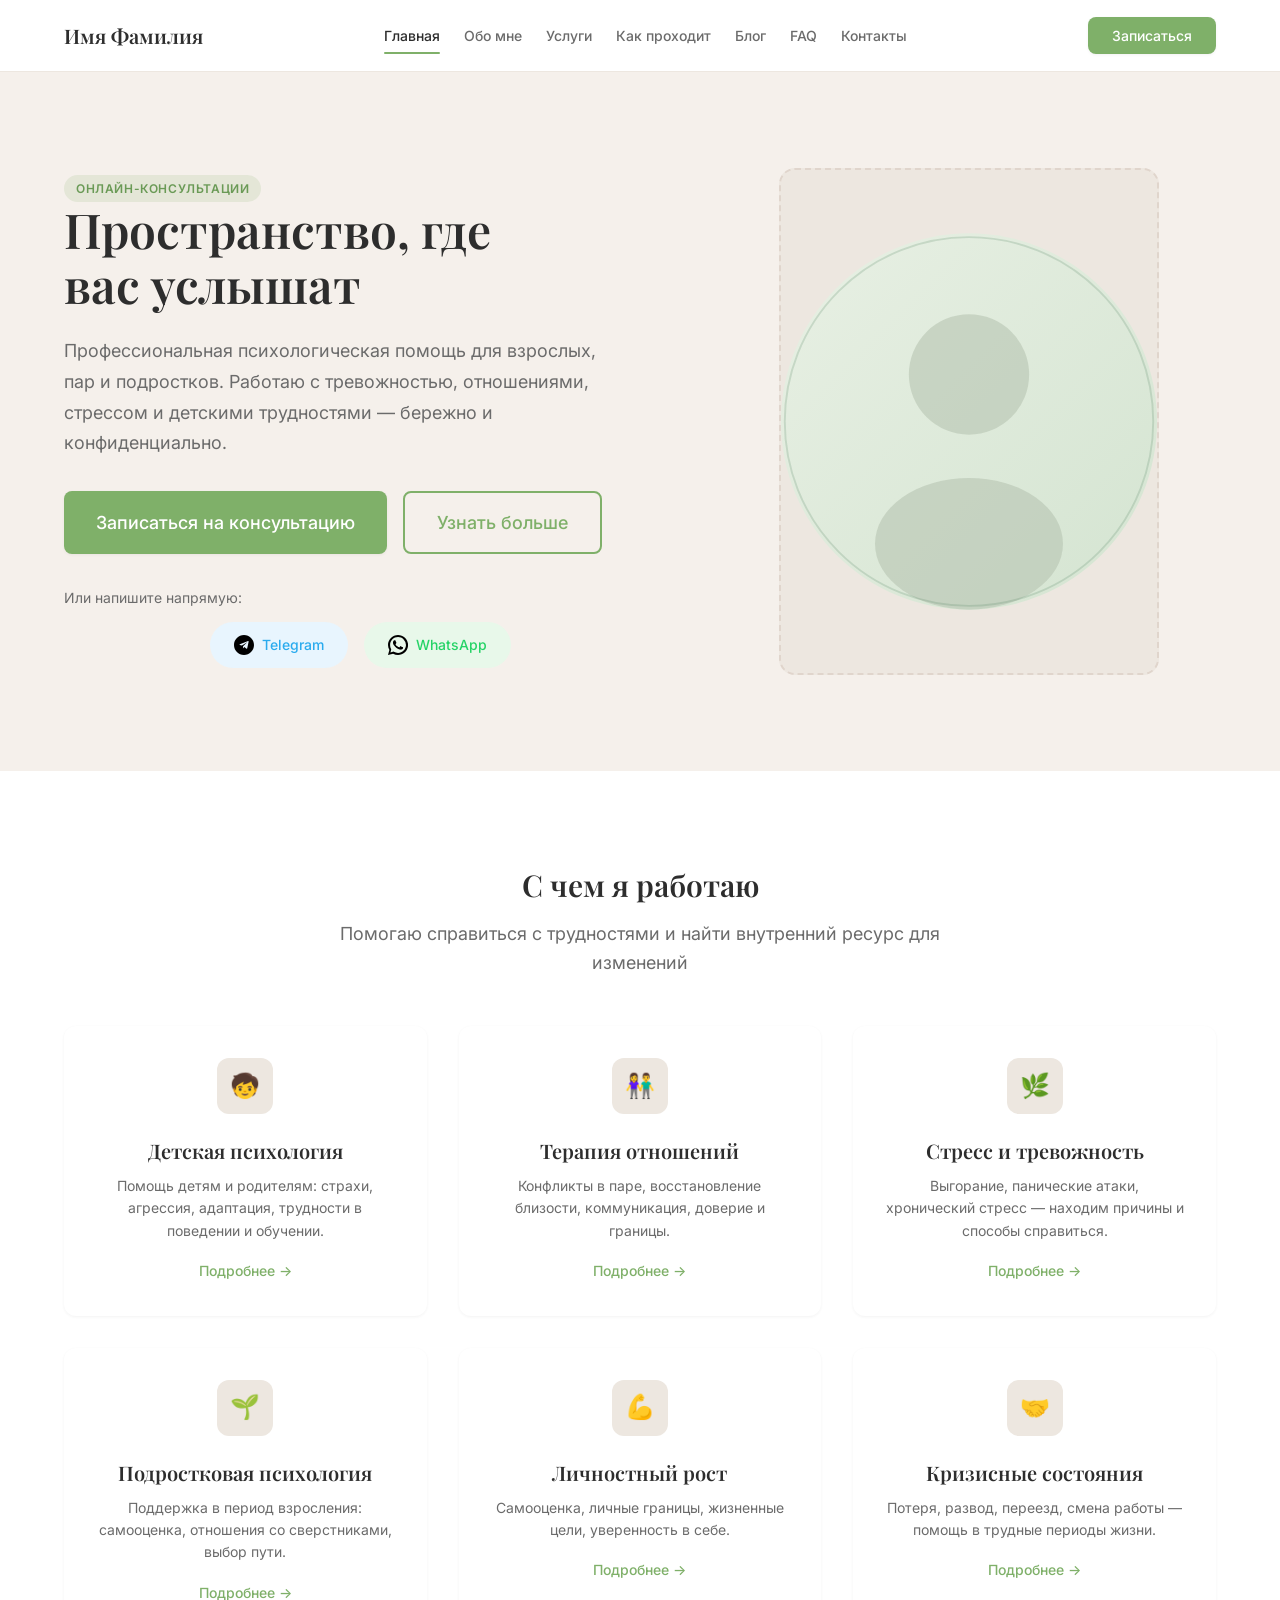
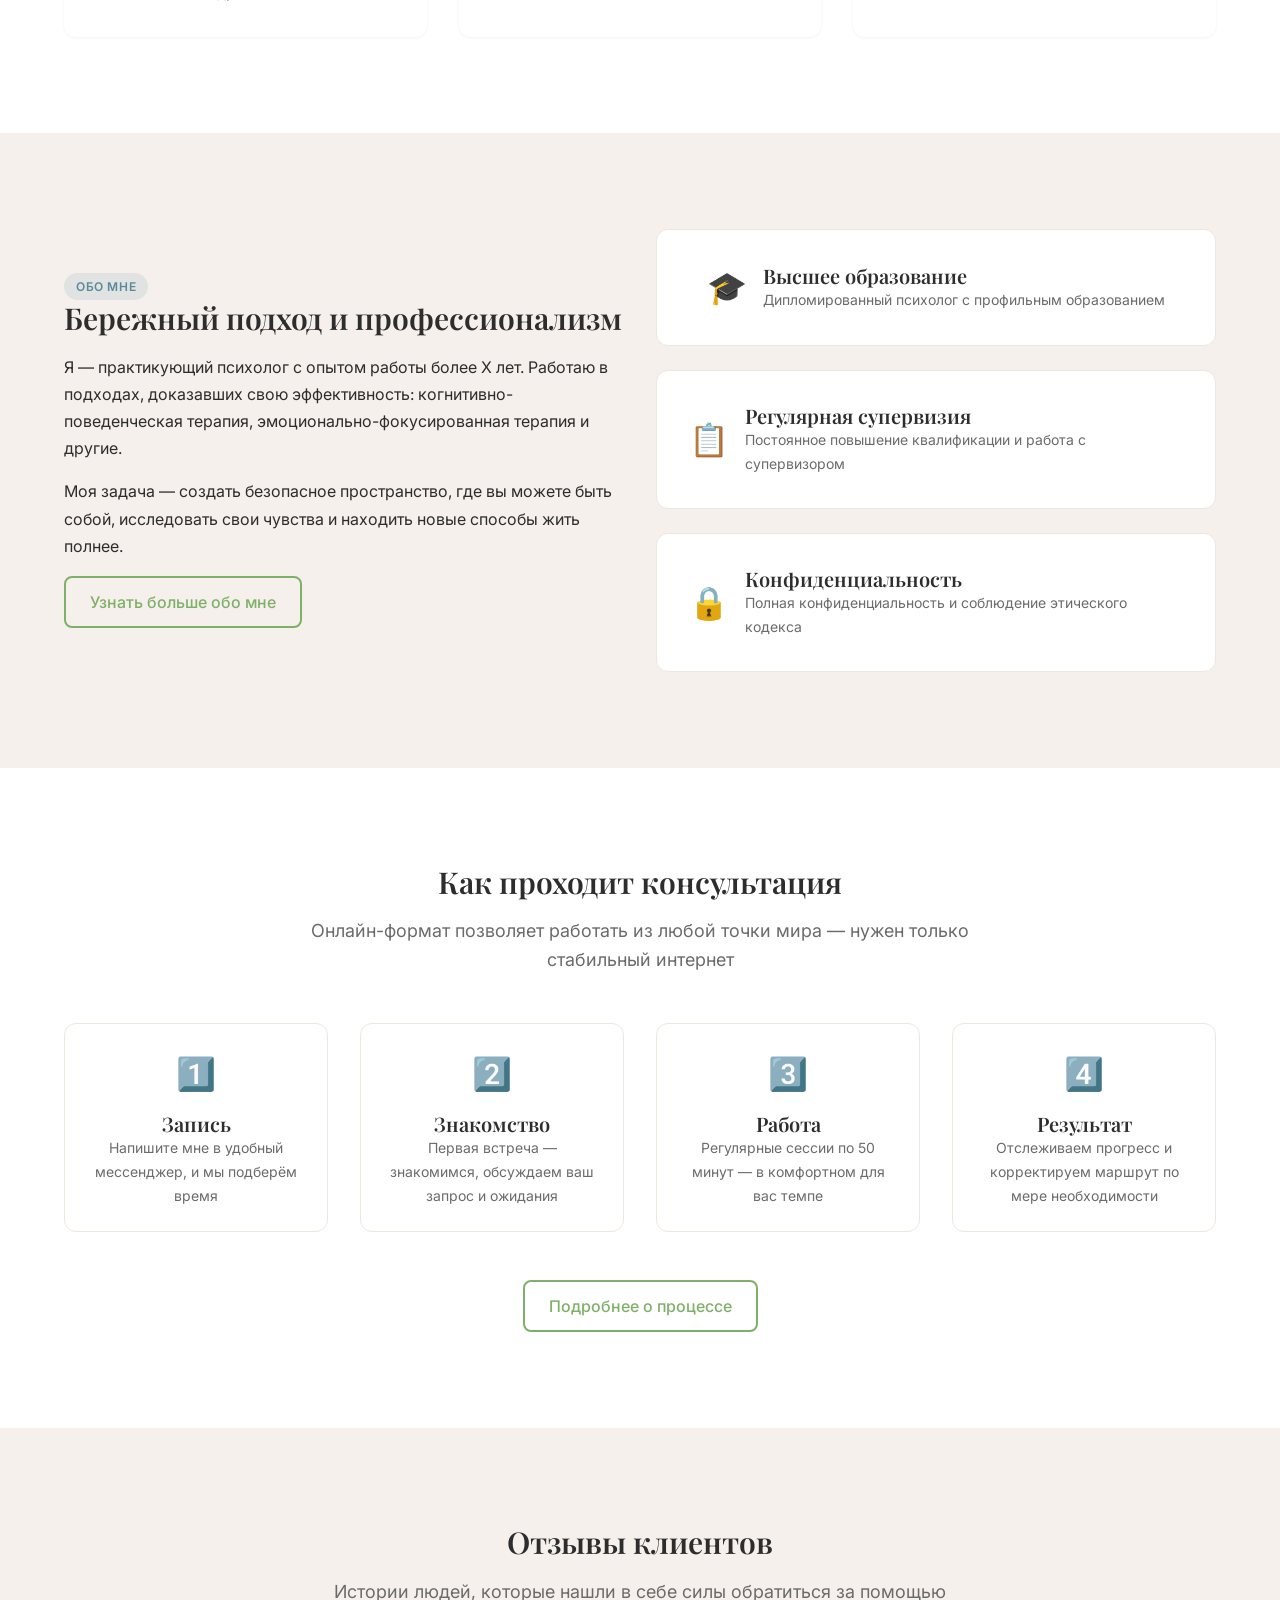
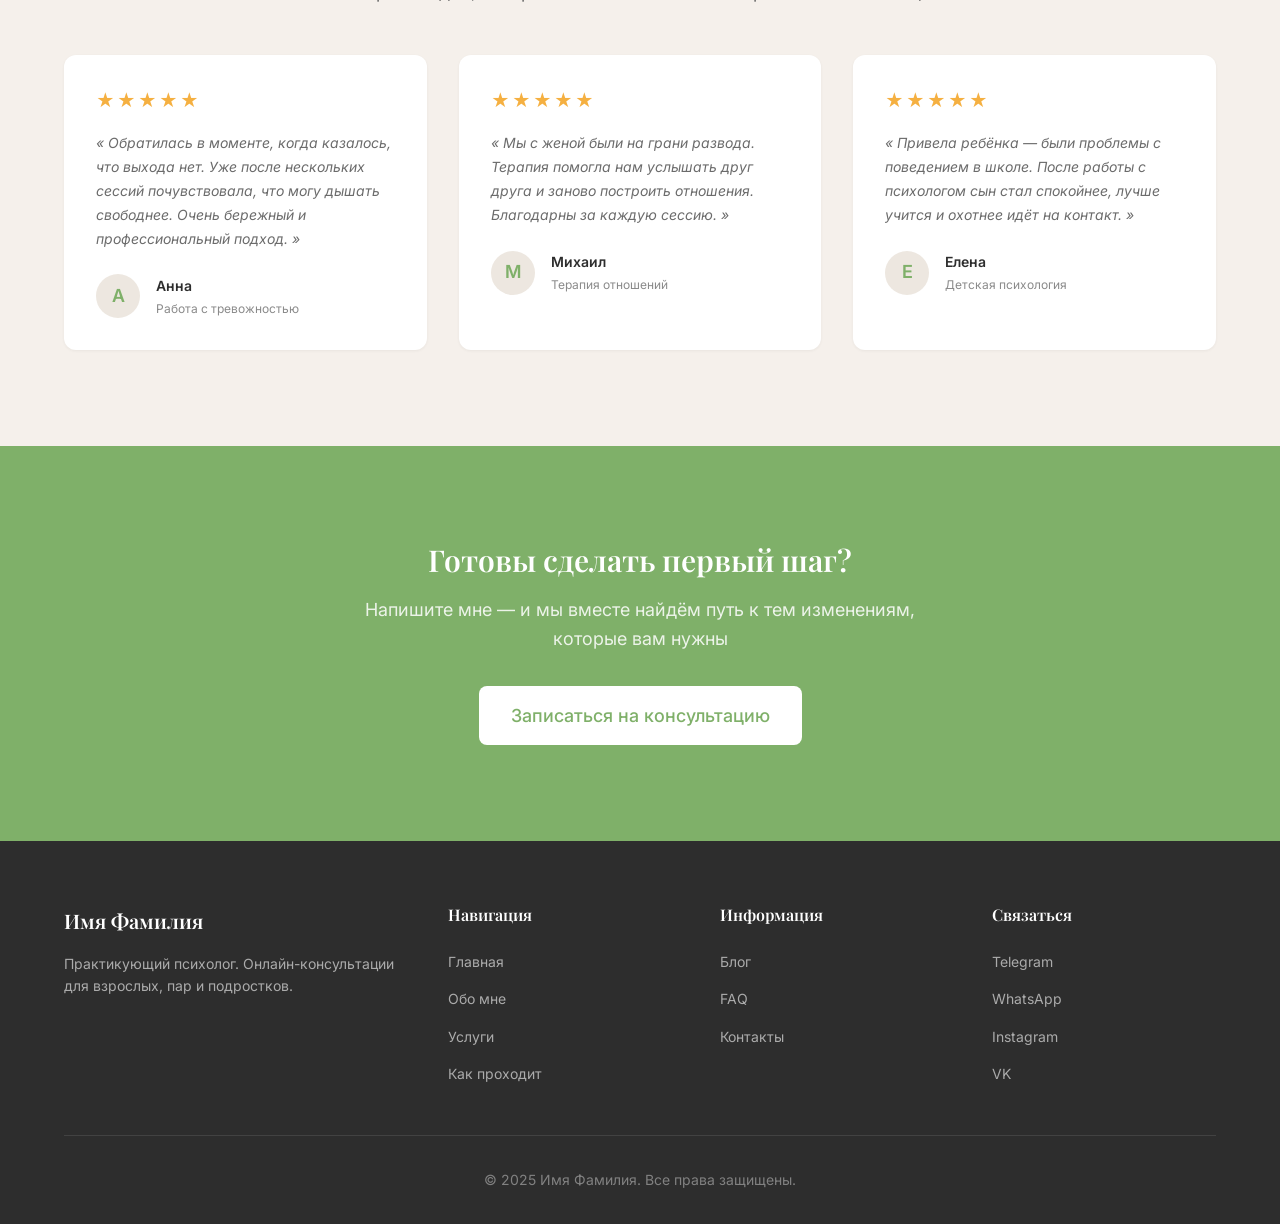
==== commit 1a2a543d: "SEO: OG tags, Schema.org, canonical, robots.txt, sitemap, heading fixes; QA: aria-expanded, accessib" ====
--- a/site/index.html
+++ b/site/index.html
@@ -20,9 +20,52 @@
             content="Профессиональная психологическая помощь онлайн. Безопасное пространство для ваших чувств."
         />
         <meta property="og:type" content="website" />
+        <meta property="og:url" content="/" />
+        <meta property="og:locale" content="ru_RU" />
+        <link rel="canonical" href="/" />
+        <link rel="icon" href="img/favicon.svg" type="image/svg+xml" />
         <title>
             Психолог онлайн — Консультации для взрослых, пар и подростков
         </title>
+        <script type="application/ld+json">
+            {
+                "@context": "https://schema.org",
+                "@graph": [
+                    {
+                        "@type": "Person",
+                        "name": "Имя Фамилия",
+                        "jobTitle": "Психолог",
+                        "description": "Практикующий психолог. Онлайн-консультации для взрослых, пар и подростков.",
+                        "url": "/",
+                        "sameAs": [
+                            "https://t.me/username",
+                            "https://wa.me/79001234567",
+                            "https://instagram.com/username",
+                            "https://vk.com/username"
+                        ]
+                    },
+                    {
+                        "@type": "ProfessionalService",
+                        "name": "Психолог Имя Фамилия",
+                        "description": "Профессиональная психологическая помощь онлайн для взрослых, пар и подростков. КПТ, EFT, гуманистический подход.",
+                        "url": "/",
+                        "image": "/img/og-image.svg",
+                        "priceRange": "$$",
+                        "address": {
+                            "@type": "PostalAddress",
+                            "addressCountry": "RU"
+                        },
+                        "telephone": "+79001234567",
+                        "sameAs": [
+                            "https://t.me/username",
+                            "https://wa.me/79001234567",
+                            "https://instagram.com/username",
+                            "https://vk.com/username"
+                        ]
+                    }
+                ]
+            }
+        </script>
         <link rel="preconnect" href="https://fonts.googleapis.com" />
         <link rel="preconnect" href="https://fonts.gstatic.com" crossorigin />
         <link
@@ -162,15 +205,14 @@
                                     target="_blank"
                                     rel="noopener"
                                 >
-                                    <svg
+                                    <img
+                                        src="img/icons/telegram.svg"
+                                        alt=""
                                         class="messenger-link__icon"
-                                        viewBox="0 0 24 24"
-                                        fill="currentColor"
-                                    >
-                                        <path
-                                            d="M12 0C5.37 0 0 5.37 0 12s5.37 12 12 12 12-5.37 12-12S18.63 0 12 0zm5.53 8.15l-1.65 7.79c-.12.55-.45.68-.91.42l-2.52-1.86-1.22 1.17c-.13.13-.25.25-.51.25l.18-2.57 4.68-4.23c.2-.18-.04-.28-.31-.1l-5.79 3.64-2.49-.78c-.54-.17-.55-.54.11-.8l9.74-3.76c.45-.16.84.11.69.79z"
-                                        />
-                                    </svg>
+                                        width="24"
+                                        height="24"
+                                        aria-hidden="true"
+                                    />
                                     Telegram
                                 </a>
                                 <a
@@ -179,15 +221,14 @@
                                     target="_blank"
                                     rel="noopener"
                                 >
-                                    <svg
+                                    <img
+                                        src="img/icons/whatsapp.svg"
+                                        alt=""
                                         class="messenger-link__icon"
-                                        viewBox="0 0 24 24"
-                                        fill="currentColor"
-                                    >
-                                        <path
-                                            d="M17.47 14.39c-.3-.15-1.77-.87-2.04-.97-.27-.1-.47-.15-.67.15s-.77.97-.94 1.17c-.17.2-.35.22-.65.07-.3-.15-1.26-.46-2.4-1.48-.89-.79-1.49-1.77-1.66-2.07-.17-.3-.02-.46.13-.61.14-.14.3-.35.45-.52.15-.17.2-.3.3-.5.1-.2.05-.37-.02-.52-.07-.15-.67-1.62-.92-2.22-.24-.58-.49-.5-.67-.51l-.57-.01c-.2 0-.52.07-.79.37-.27.3-1.04 1.02-1.04 2.48s1.07 2.88 1.21 3.08c.15.2 2.1 3.2 5.08 4.49.71.3 1.26.49 1.69.62.71.23 1.36.2 1.87.12.57-.08 1.77-.72 2.02-1.42.25-.7.25-1.29.17-1.42-.07-.12-.27-.2-.57-.35zM12.05 21.5c-1.78 0-3.52-.48-5.03-1.39l-.36-.21-3.73.98.99-3.64-.24-.37A9.42 9.42 0 012.55 12c0-5.23 4.25-9.48 9.5-9.48 2.54 0 4.93.99 6.72 2.78a9.44 9.44 0 012.78 6.72c0 5.23-4.25 9.48-9.5 9.48zM12.05 0C5.42 0 0 5.42 0 12.05c0 2.14.57 4.22 1.64 6.05L0 24l6.07-1.59a12.04 12.04 0 005.98 1.59c6.63 0 12.05-5.42 12.05-12.05S18.68 0 12.05 0z"
-                                        />
-                                    </svg>
+                                        width="24"
+                                        height="24"
+                                        aria-hidden="true"
+                                    />
                                     WhatsApp
                                 </a>
                             </div>
@@ -195,30 +236,13 @@
                     </div>
                     <div class="hero__image">
                         <!-- Заглушка для фото — позже замените на своё -->
-                        <div class="hero__image-placeholder">
-                            <svg
-                                viewBox="0 0 200 200"
-                                fill="none"
-                                xmlns="http://www.w3.org/2000/svg"
-                            >
-                                <circle
-                                    cx="100"
-                                    cy="80"
-                                    r="40"
-                                    fill="#D4A574"
-                                    opacity="0.3"
-                                />
-                                <ellipse
-                                    cx="100"
-                                    cy="170"
-                                    rx="60"
-                                    ry="40"
-                                    fill="#D4A574"
-                                    opacity="0.3"
-                                />
-                            </svg>
-                            <span>Ваше фото</span>
-                        </div>
+                        <img
+                            src="img/photo-placeholder.svg"
+                            alt="Фото психолога"
+                            class="hero__image-placeholder"
+                            width="200"
+                            height="200"
+                        />
                     </div>
                 </div>
             </div>
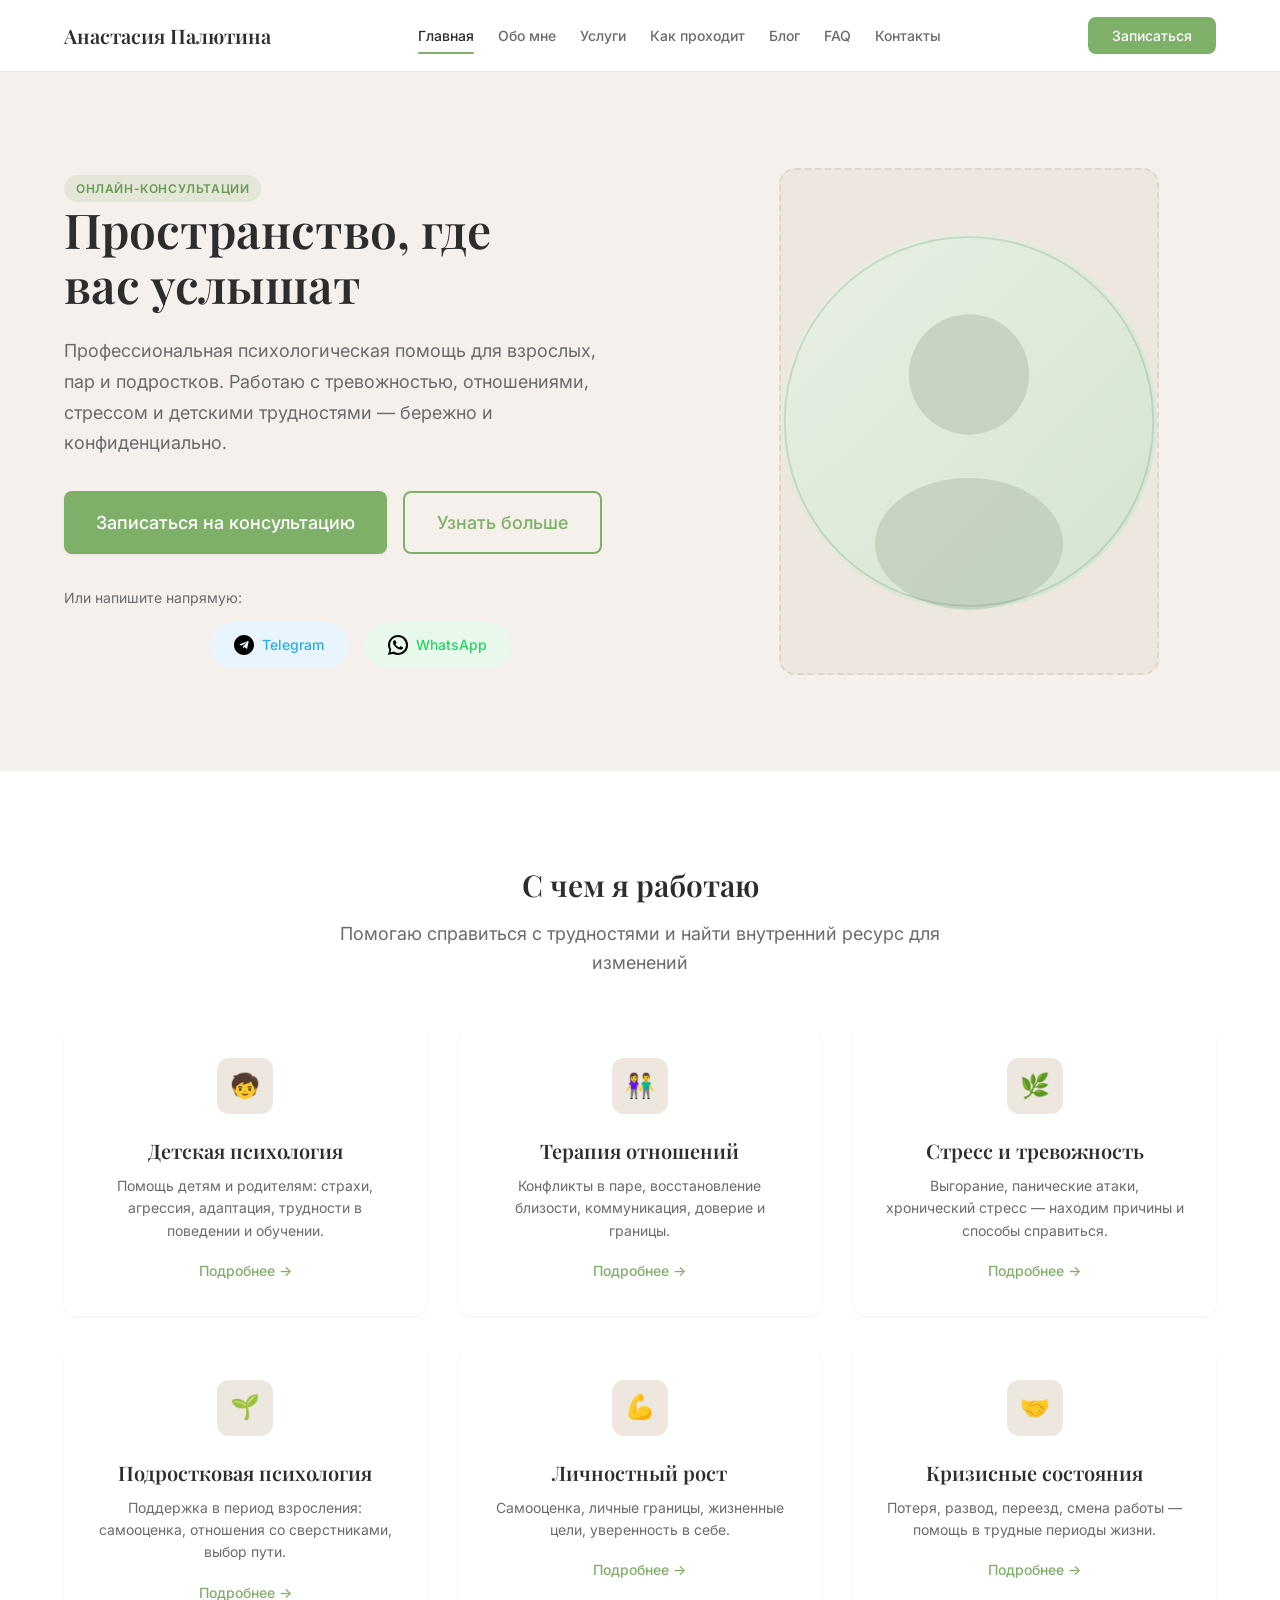
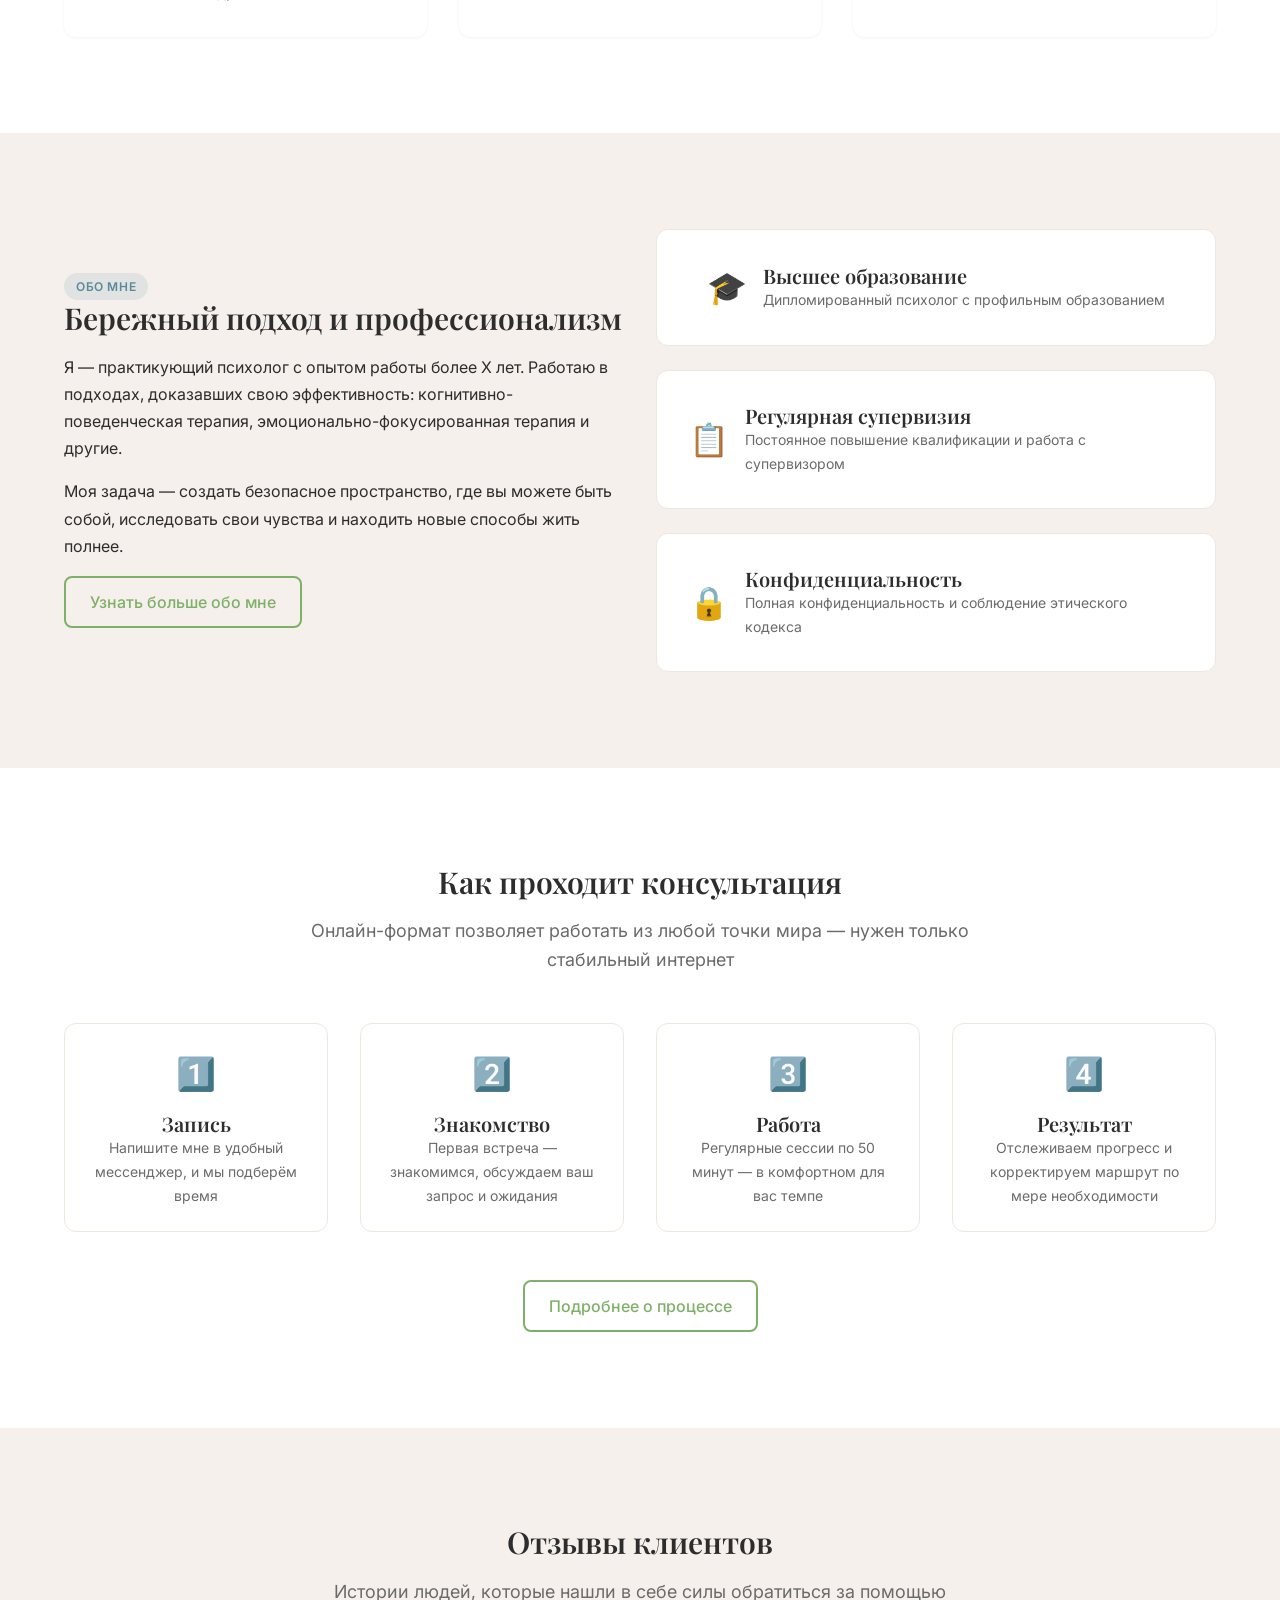
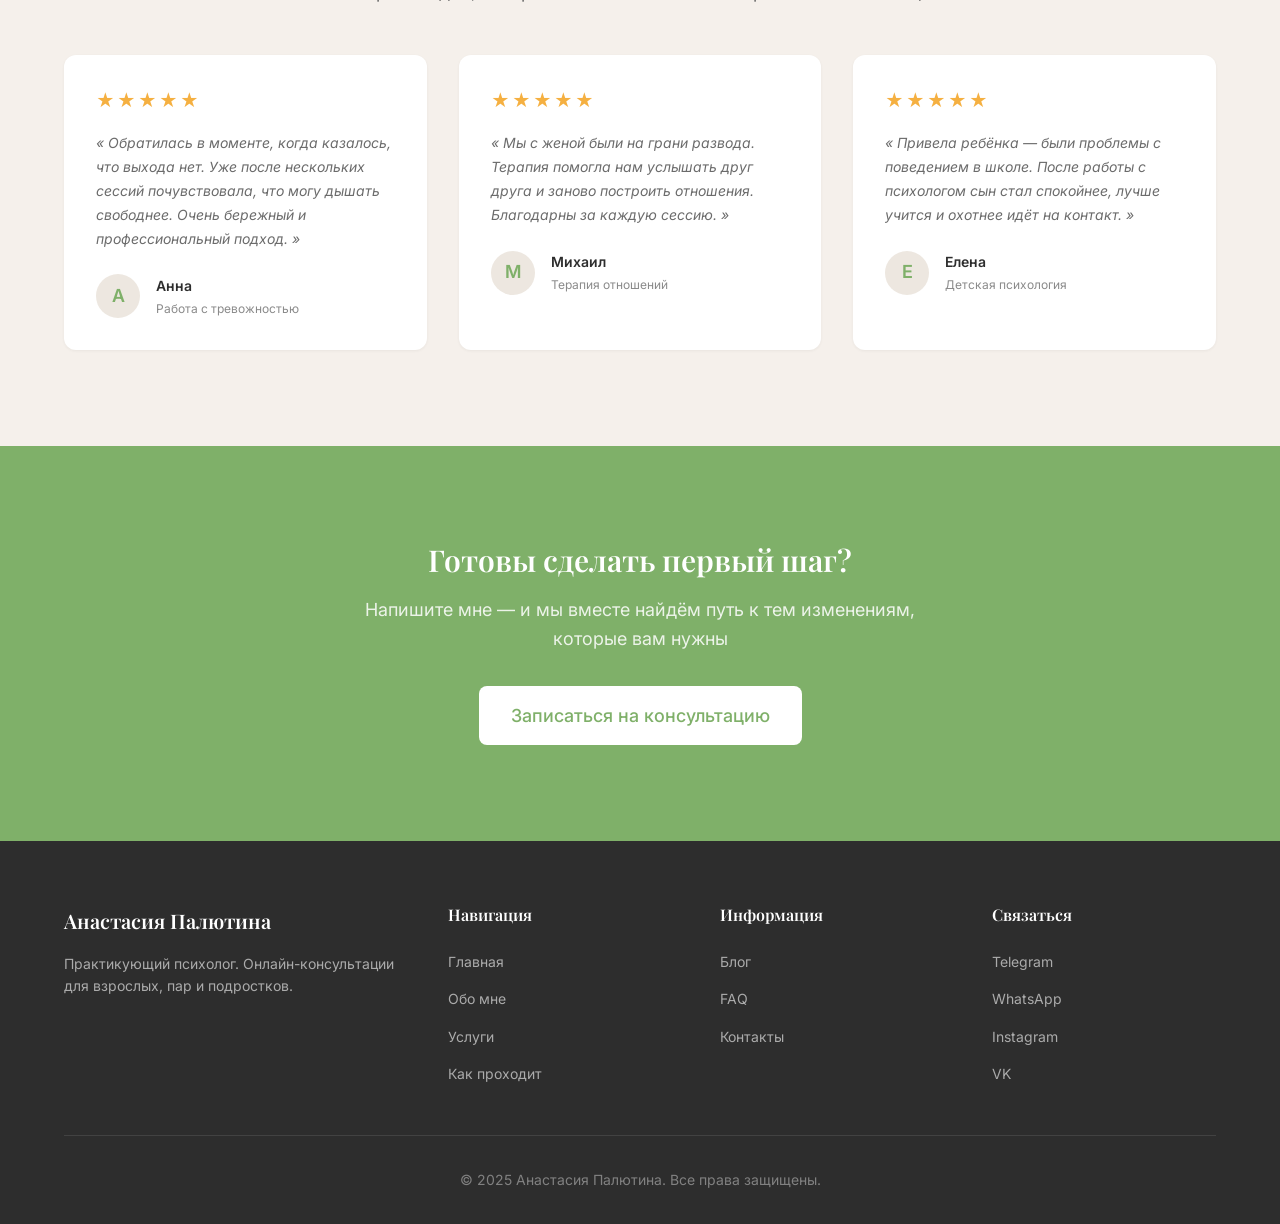
==== commit b5e93392: "Replace placeholder name with 'Анастасия Палютина' across all pages" ====
--- a/site/index.html
+++ b/site/index.html
@@ -33,7 +33,7 @@
                 "@graph": [
                     {
                         "@type": "Person",
-                        "name": "Имя Фамилия",
+                        "name": "Анастасия Палютина",
                         "jobTitle": "Психолог",
                         "description": "Практикующий психолог. Онлайн-консультации для взрослых, пар и подростков.",
                         "url": "/",
@@ -46,7 +46,7 @@
                     },
                     {
                         "@type": "ProfessionalService",
-                        "name": "Психолог Имя Фамилия",
+                        "name": "Психолог Анастасия Палютина",
                         "description": "Профессиональная психологическая помощь онлайн для взрослых, пар и подростков. КПТ, EFT, гуманистический подход.",
                         "url": "/",
                         "image": "/img/og-image.svg",
@@ -82,7 +82,7 @@
         <!-- ========== HEADER ========== -->
         <header class="header">
             <div class="container header__inner">
-                <a href="index.html" class="header__logo">Имя Фамилия</a>
+                <a href="index.html" class="header__logo">Анастасия Палютина</a>
                 <nav class="header__nav">
                     <ul class="header__nav-list">
                         <li>
@@ -633,7 +633,7 @@
             <div class="container">
                 <div class="footer__inner">
                     <div class="footer__brand">
-                        <div class="footer__logo">Имя Фамилия</div>
+                        <div class="footer__logo">Анастасия Палютина</div>
                         <p>
                             Практикующий психолог. Онлайн-консультации для
                             взрослых, пар и подростков.
@@ -725,7 +725,7 @@
                     </div>
                 </div>
                 <div class="footer__bottom">
-                    <p>&copy; 2025 Имя Фамилия. Все права защищены.</p>
+                    <p>&copy; 2025 Анастасия Палютина. Все права защищены.</p>
                 </div>
             </div>
         </footer>
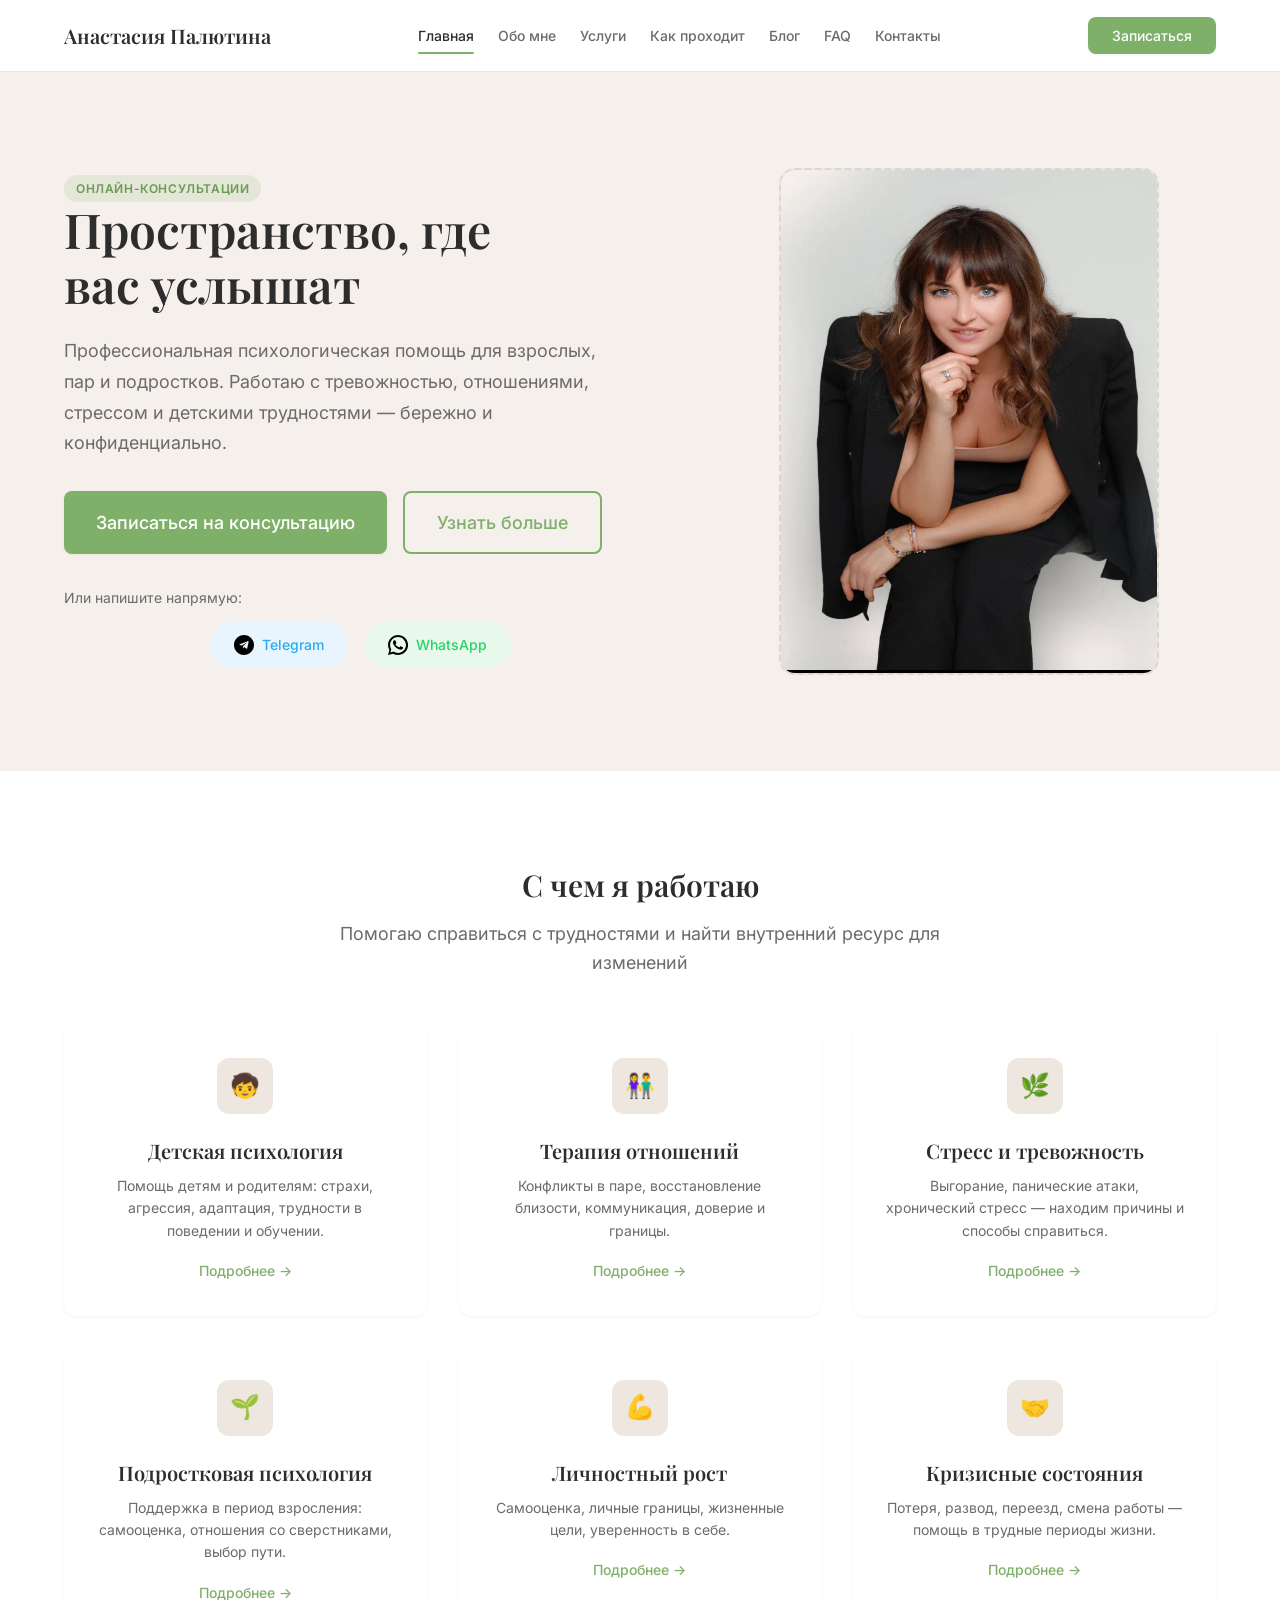
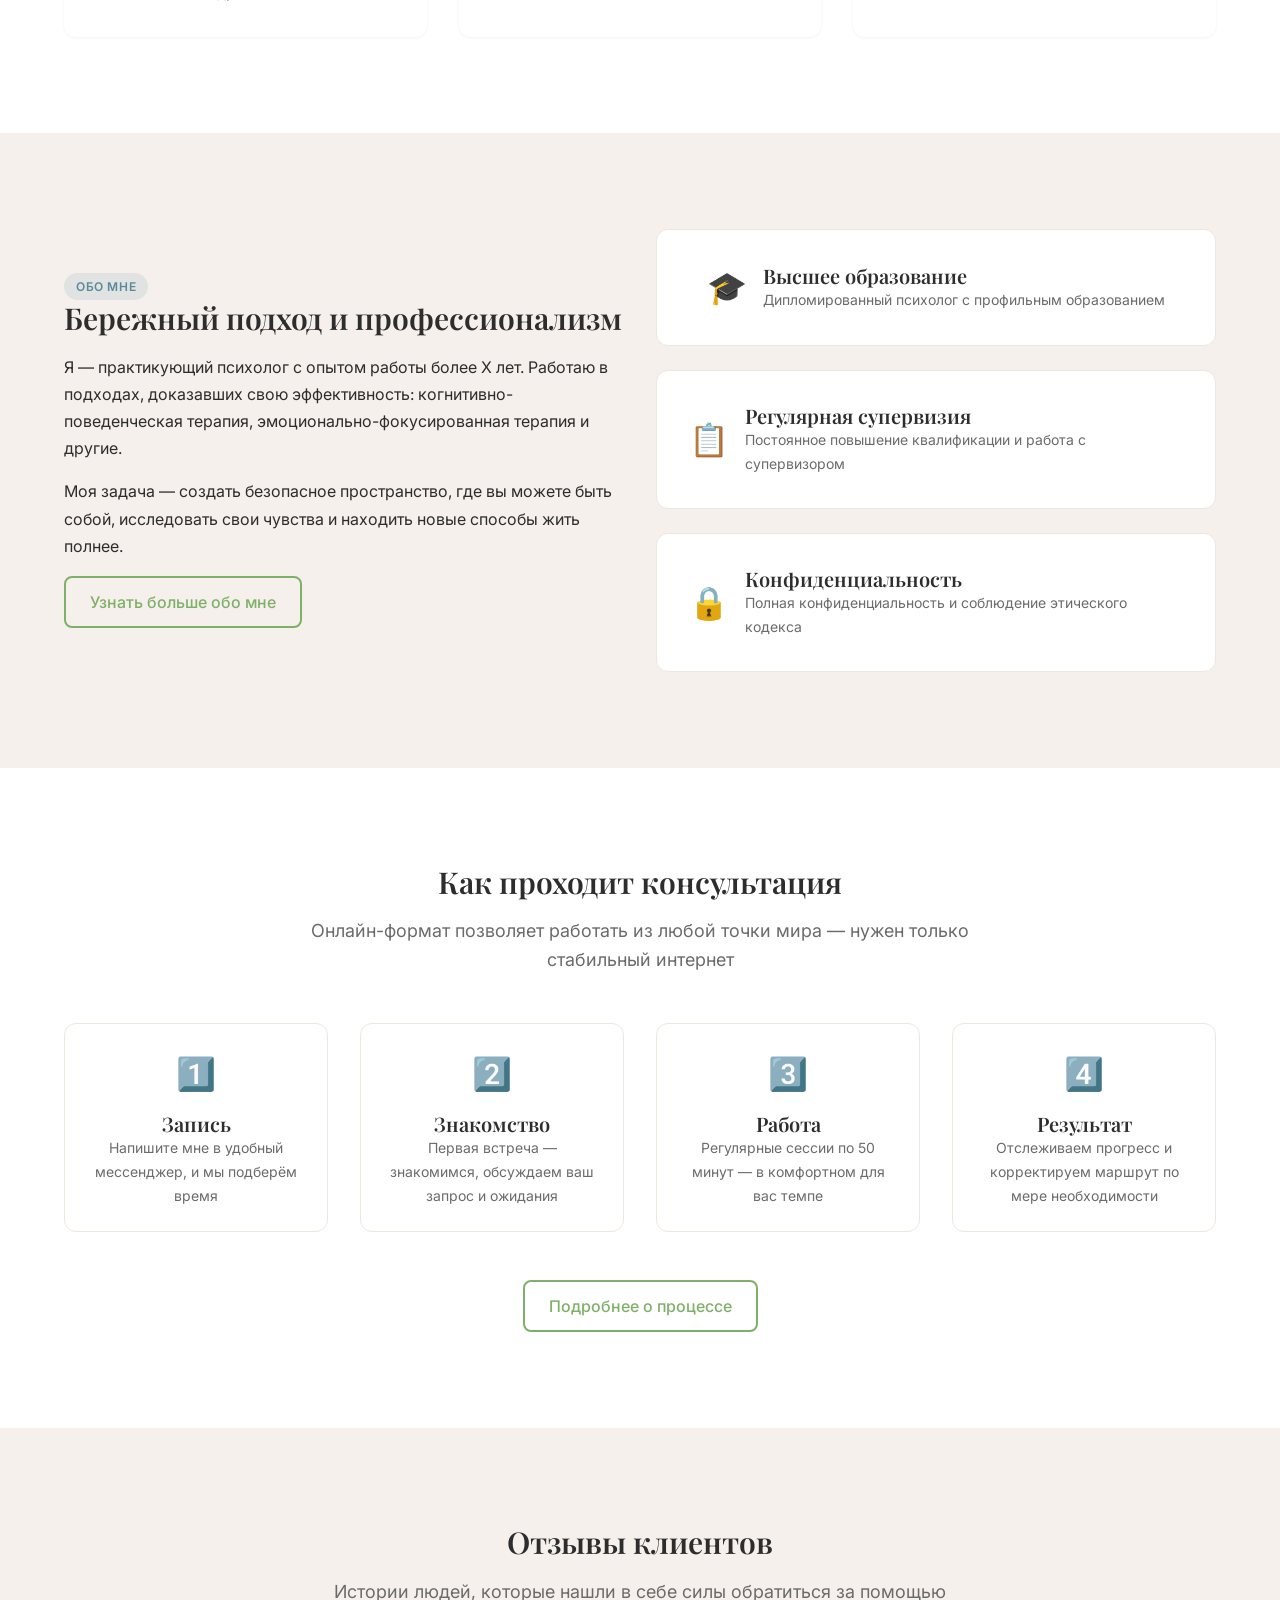
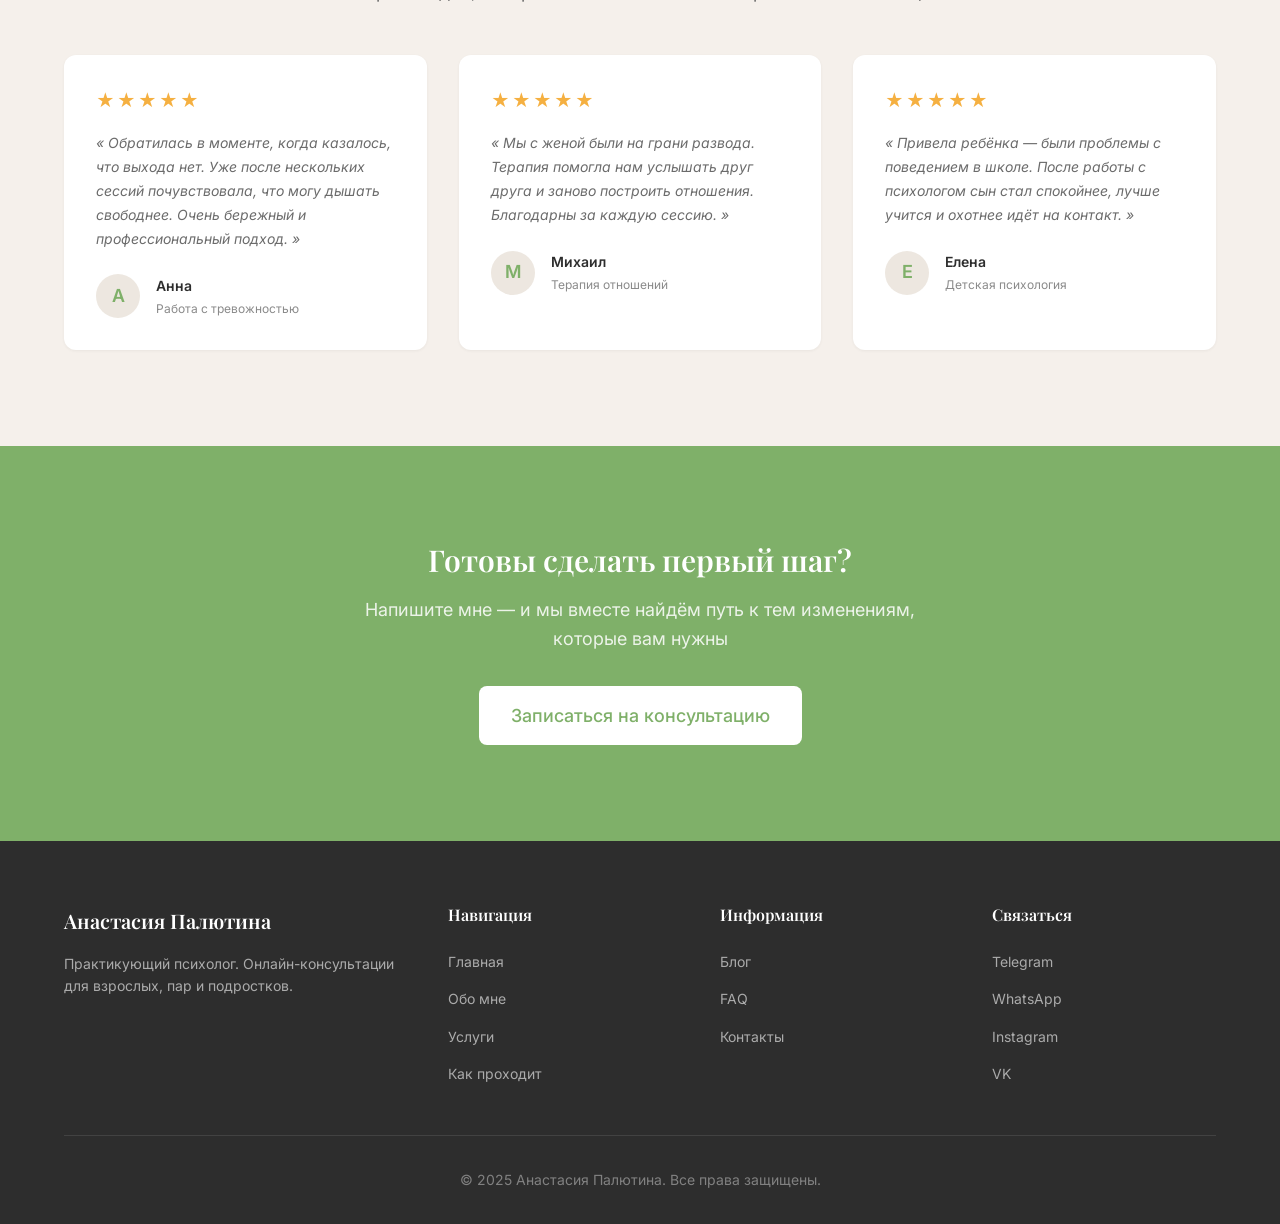
==== commit e29811e0: "Add photo of Анастасия Палютина, replace placeholders" ====
--- a/site/index.html
+++ b/site/index.html
@@ -237,8 +237,8 @@
                     <div class="hero__image">
                         <!-- Заглушка для фото — позже замените на своё -->
                         <img
-                            src="img/photo-placeholder.svg"
-                            alt="Фото психолога"
+                            src="img/Honney.jpg"
+                            alt="Анастасия Палютина"
                             class="hero__image-placeholder"
                             width="200"
                             height="200"
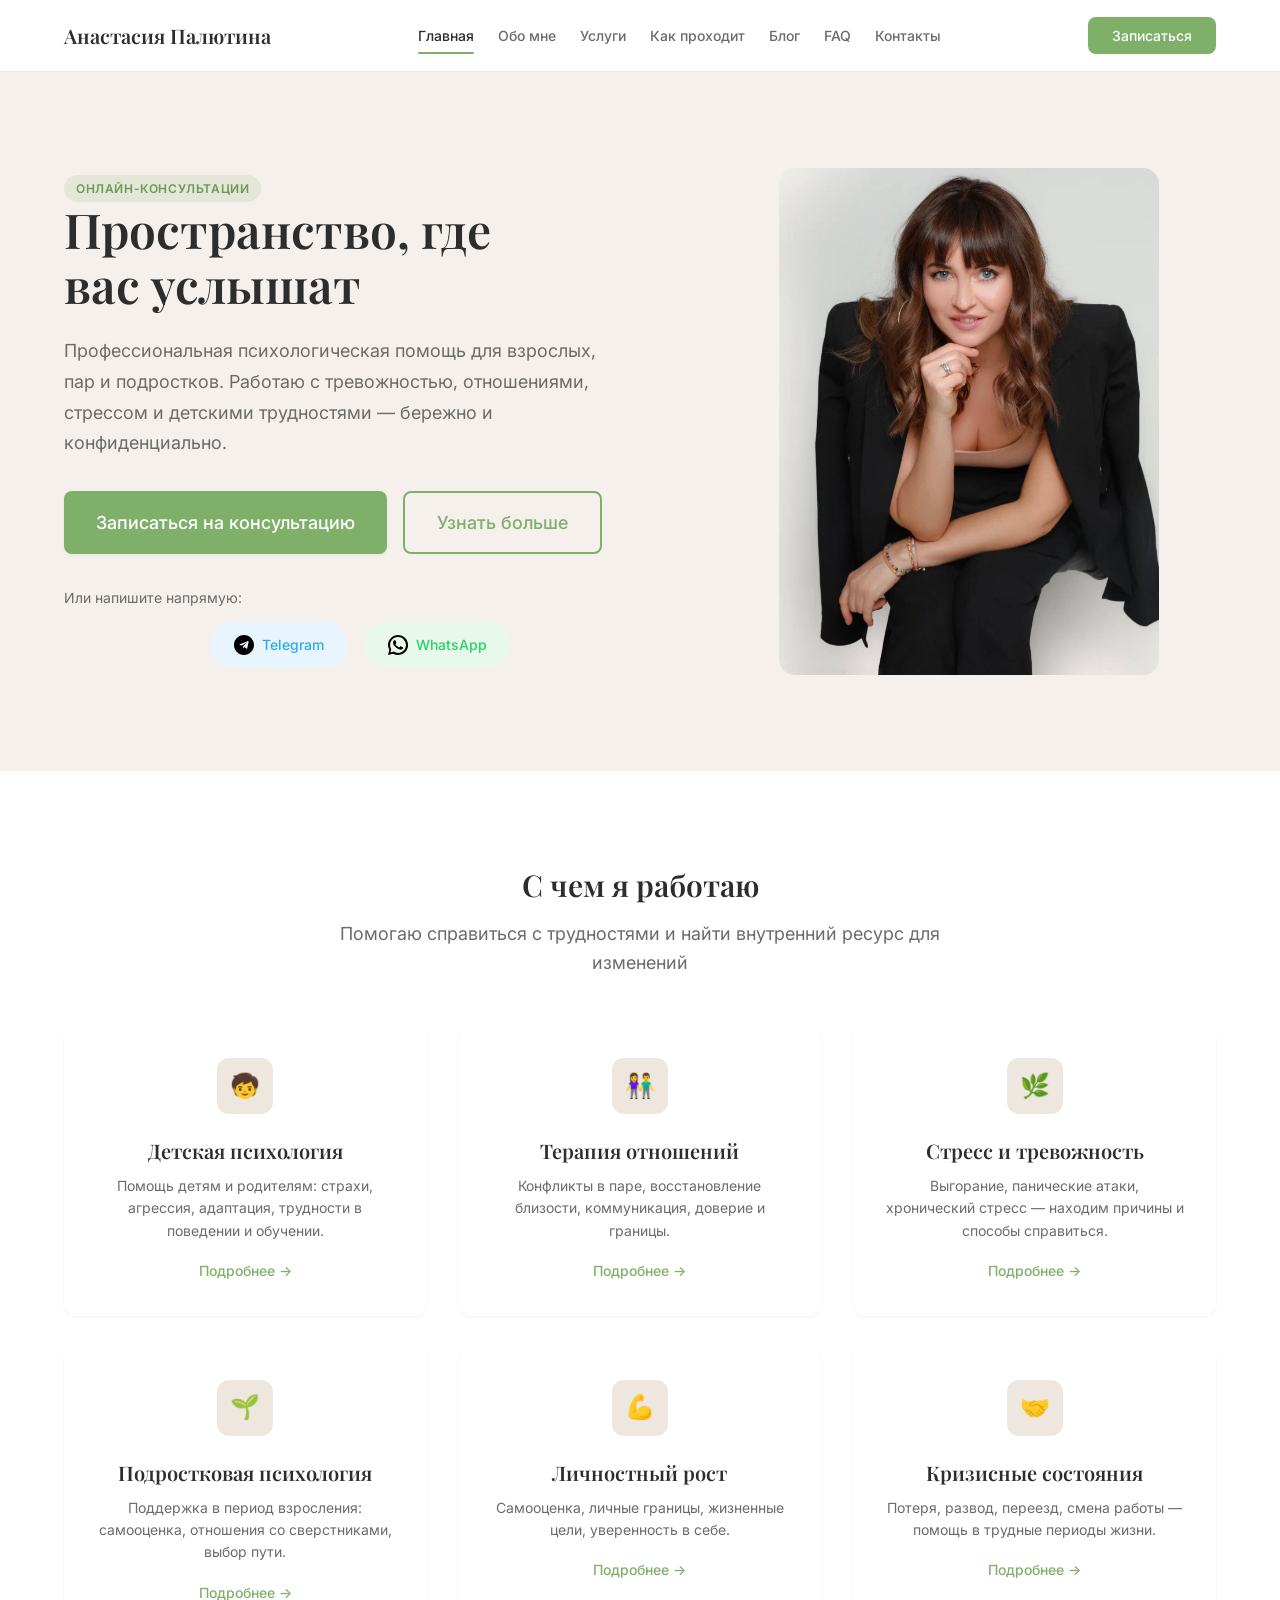
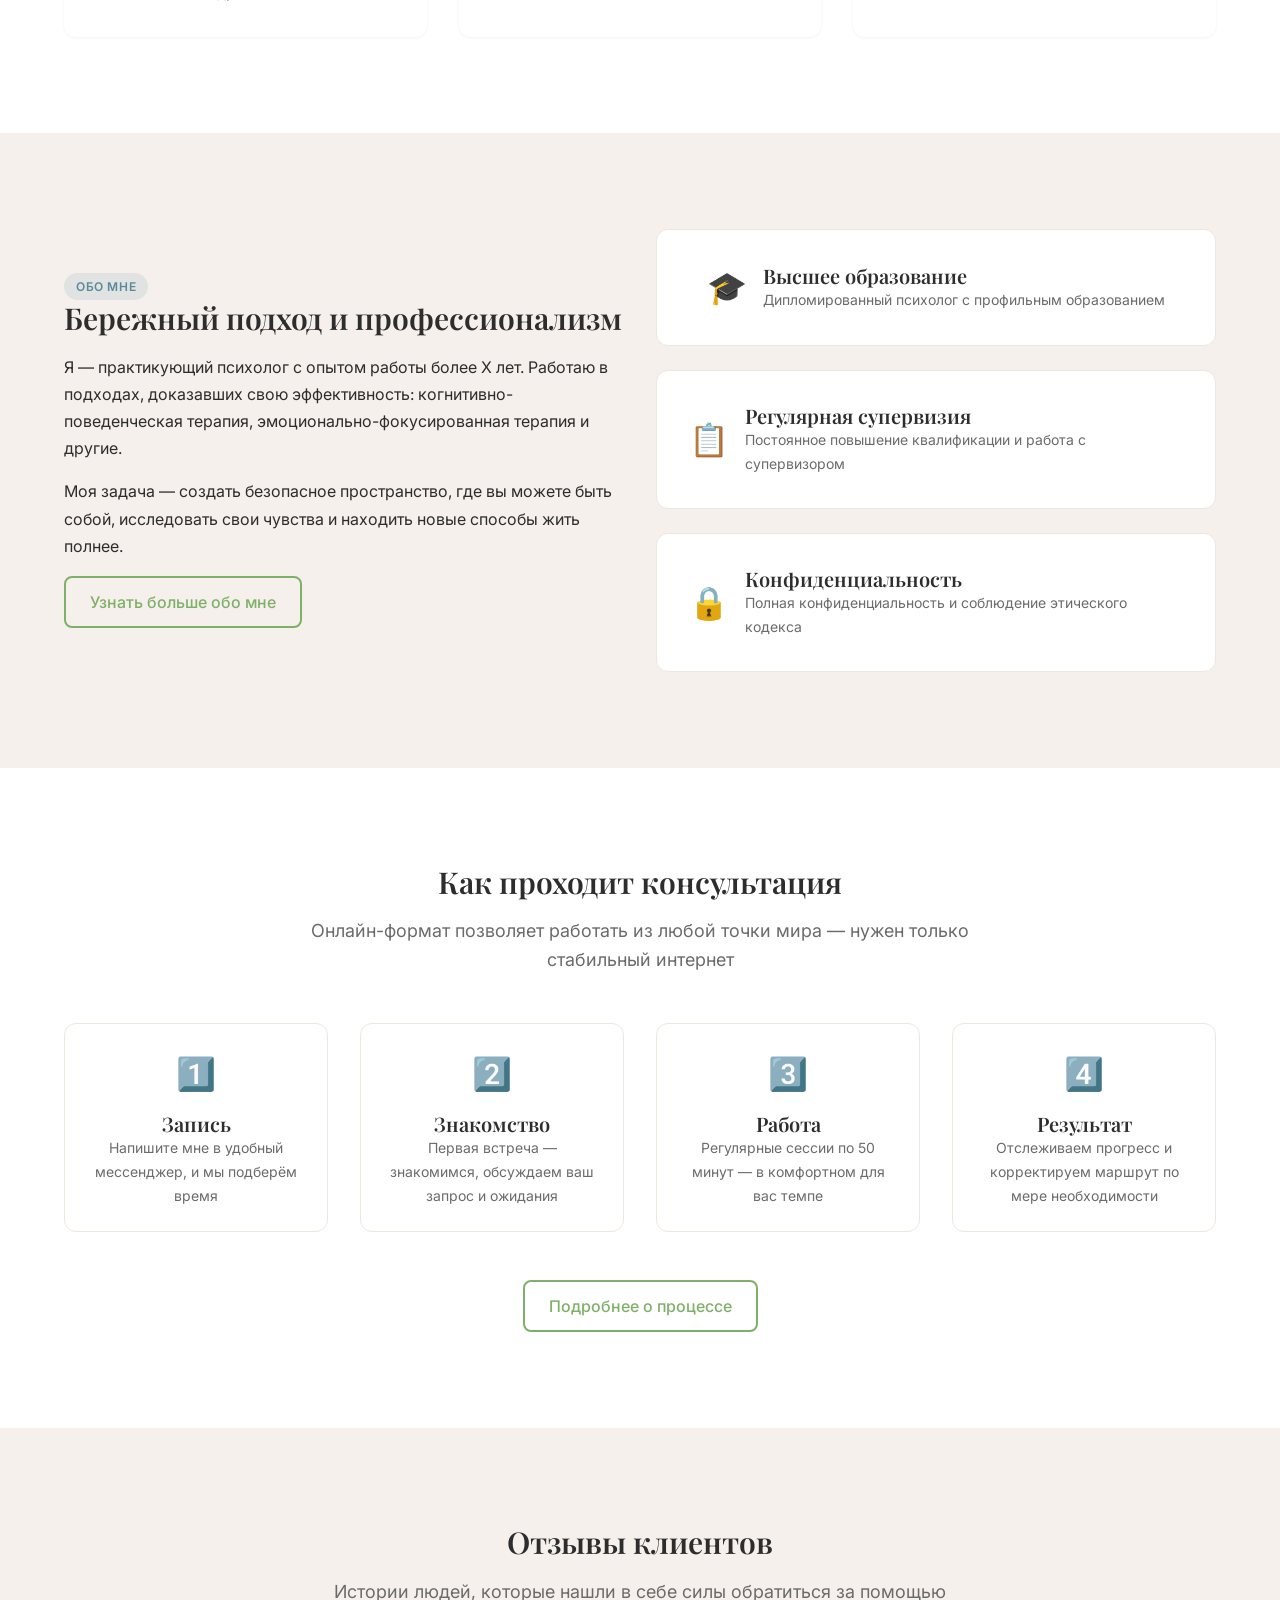
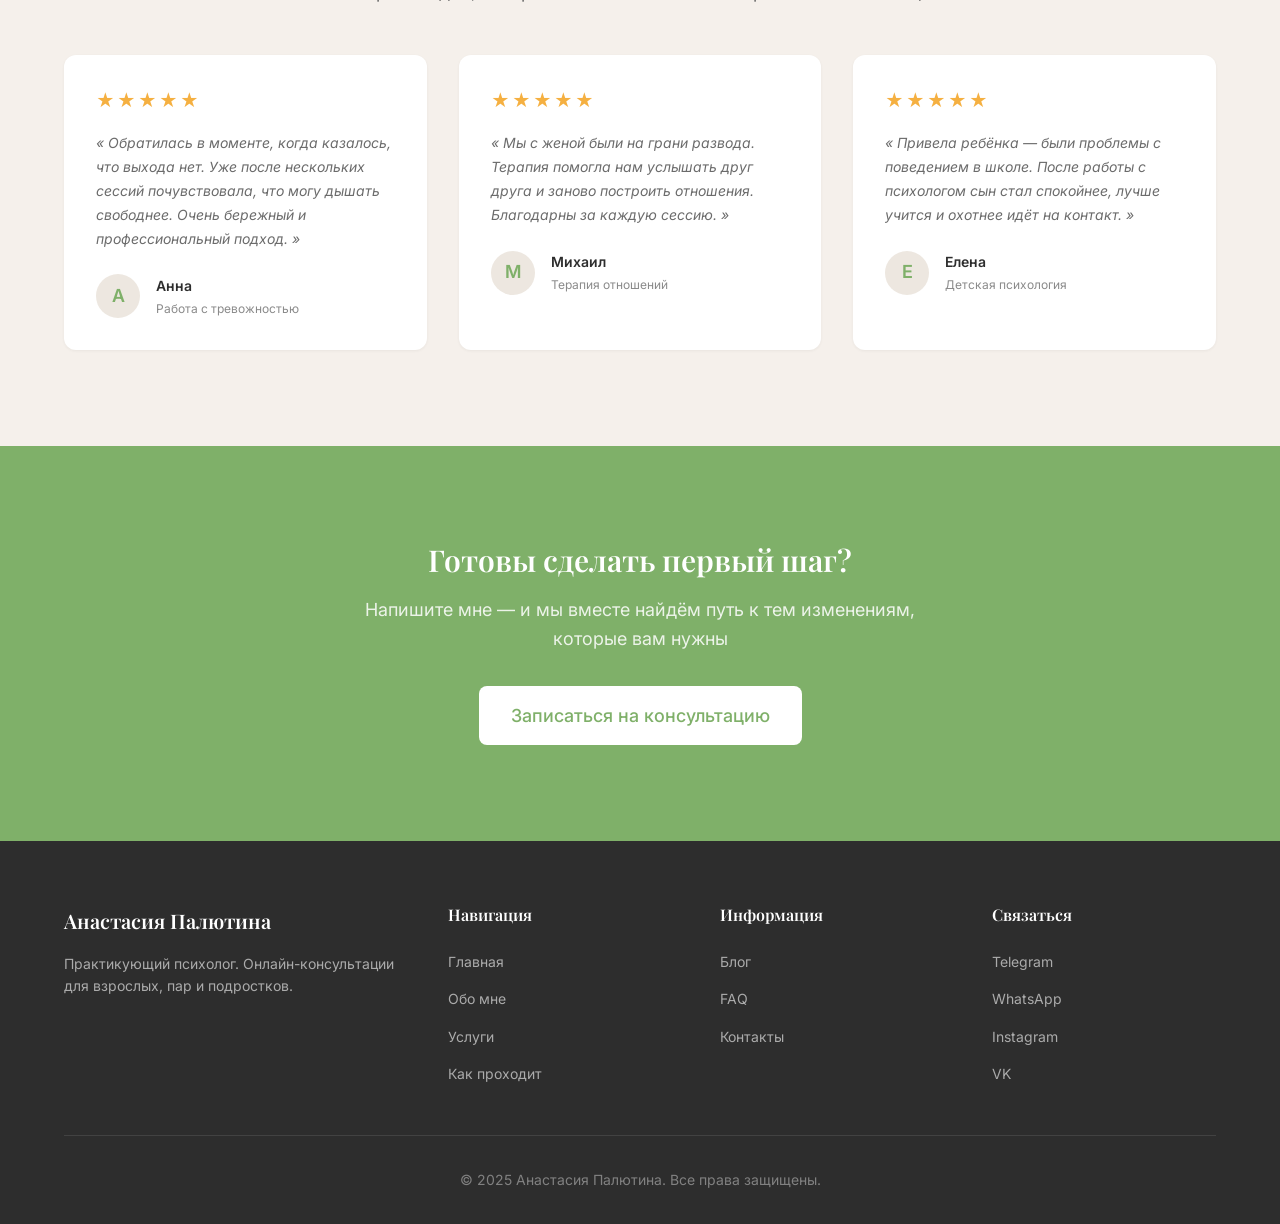
==== commit 50d28011: "Fix hero photo aspect ratio on main page" ====
--- a/site/index.html
+++ b/site/index.html
@@ -239,9 +239,13 @@
                         <img
                             src="img/Honney.jpg"
                             alt="Анастасия Палютина"
-                            class="hero__image-placeholder"
-                            width="200"
-                            height="200"
+                            style="
+                                width: 100%;
+                                max-width: 380px;
+                                aspect-ratio: 3/4;
+                                object-fit: cover;
+                                border-radius: var(--radius-xl);
+                            "
                         />
                     </div>
                 </div>
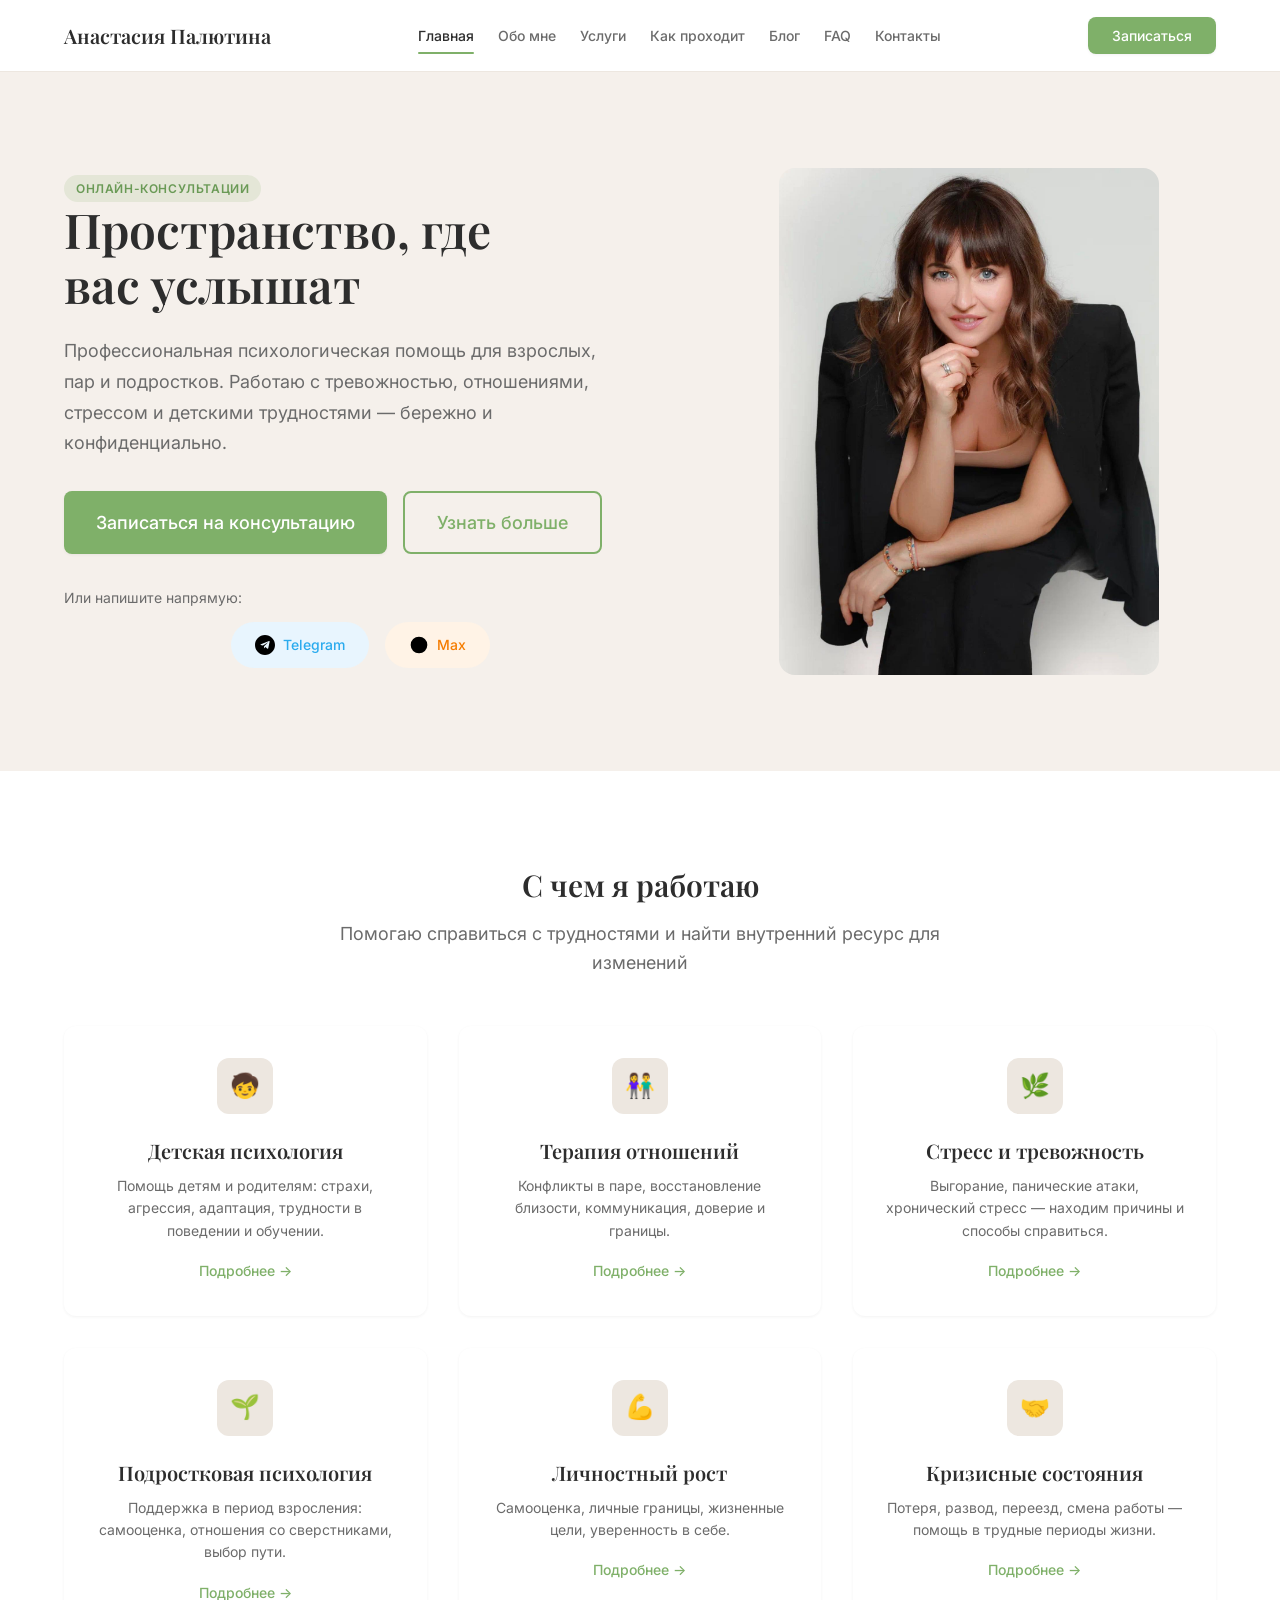
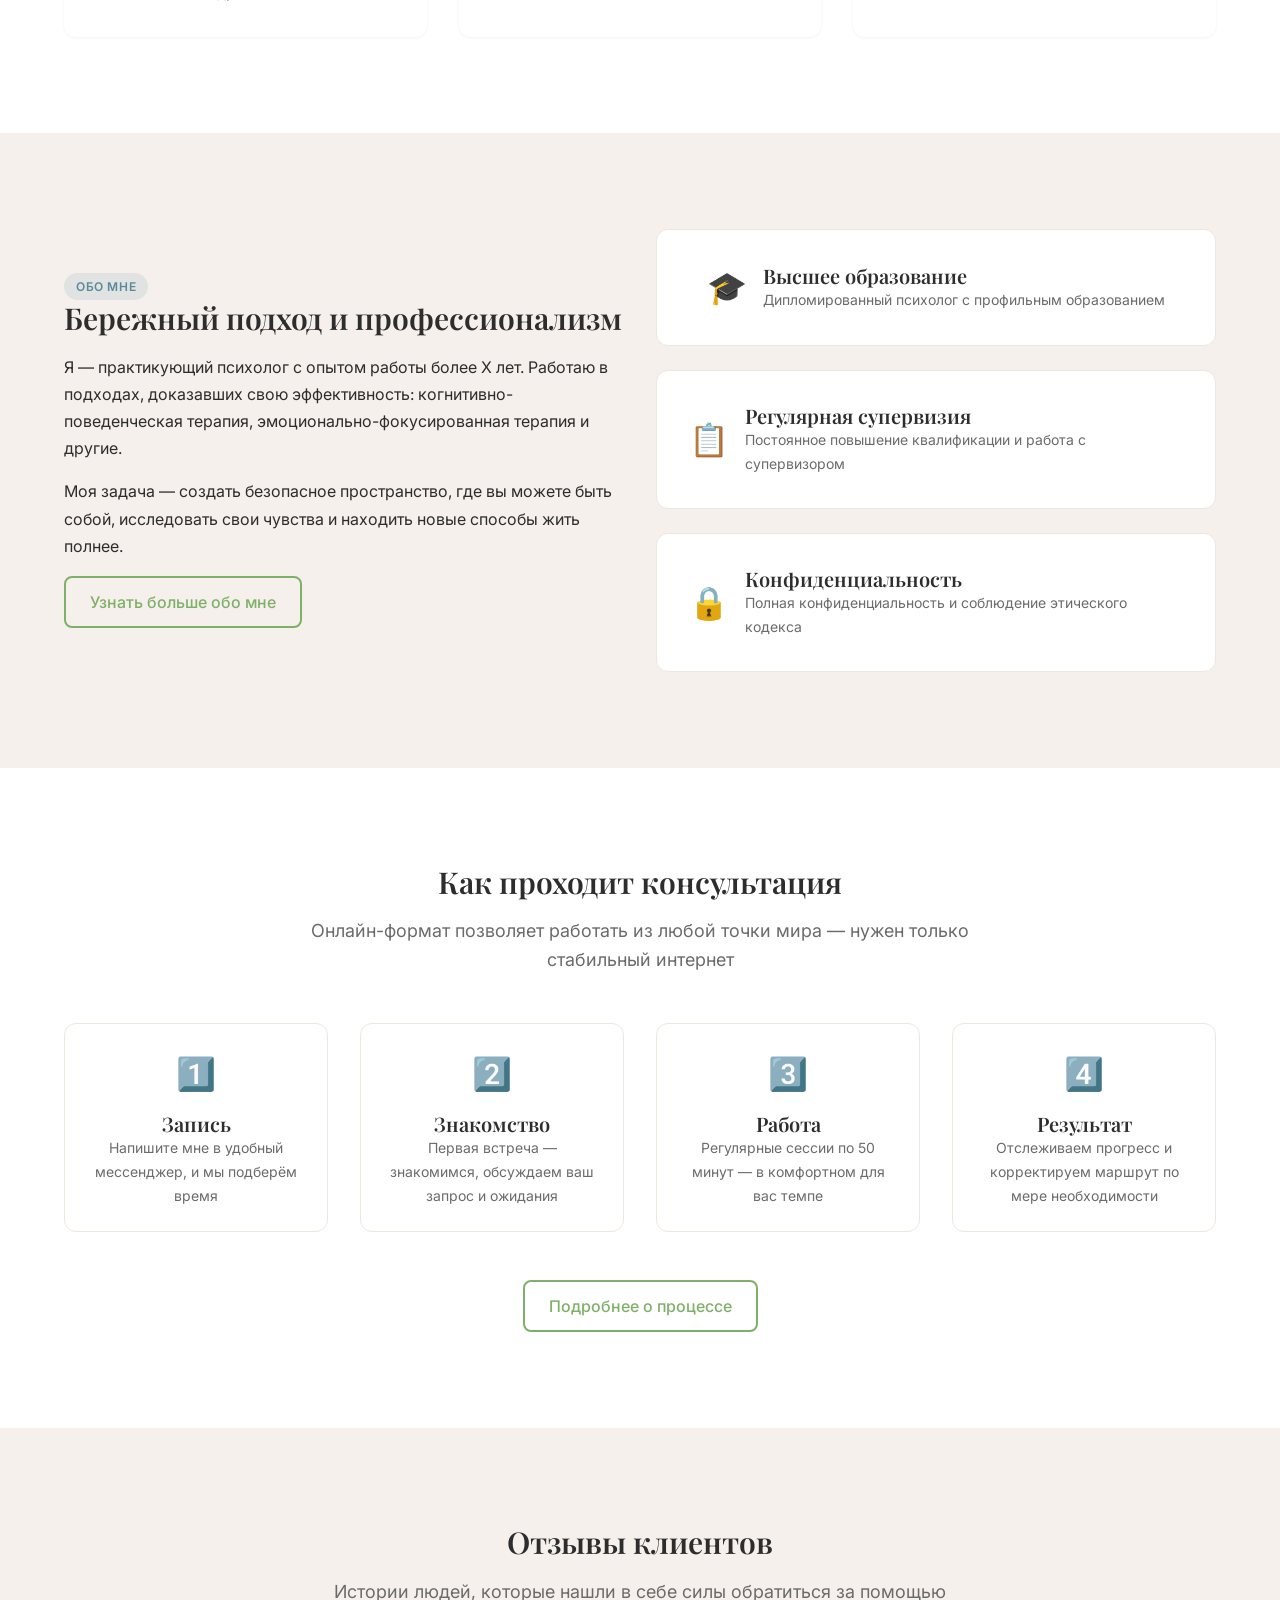
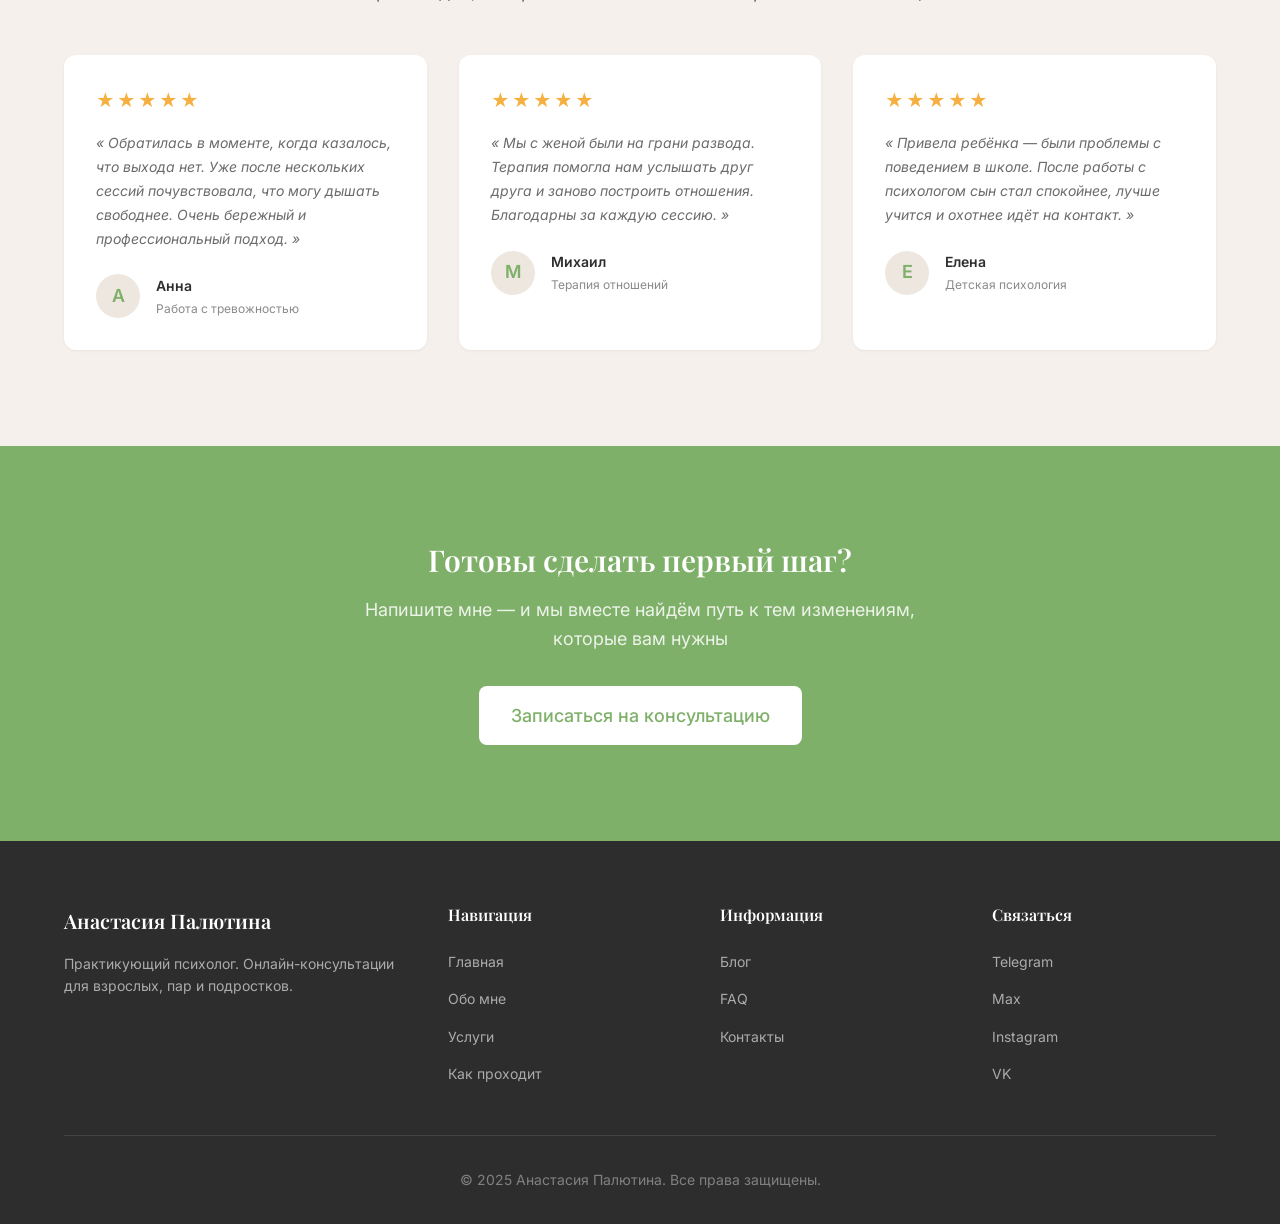
==== commit 932fa05f: "Update Telegram link to @nastya_palyutina; replace WhatsApp with Max" ====
--- a/site/index.html
+++ b/site/index.html
@@ -5,7 +5,7 @@
         <meta name="viewport" content="width=device-width, initial-scale=1.0" />
         <meta
             name="description"
-            content="Психолог онлайн для взрослых, пар и подростков. Детская психология, отношения, стресс. Запишитесь на консультацию через Telegram или WhatsApp."
+            content="Психолог онлайн для взрослых, пар и подростков. Детская психология, отношения, стресс. Запишитесь на консультацию через Telegram или Max."
         />
         <meta
             name="keywords"
@@ -38,7 +38,7 @@
                         "description": "Практикующий психолог. Онлайн-консультации для взрослых, пар и подростков.",
                         "url": "/",
                         "sameAs": [
-                            "https://t.me/username",
+                            "https://t.me/nastya_palyutina",
                             "https://wa.me/79001234567",
                             "https://instagram.com/username",
                             "https://vk.com/username"
@@ -57,7 +57,7 @@
                         },
                         "telephone": "+79001234567",
                         "sameAs": [
-                            "https://t.me/username",
+                            "https://t.me/nastya_palyutina",
                             "https://wa.me/79001234567",
                             "https://instagram.com/username",
                             "https://vk.com/username"
@@ -200,7 +200,7 @@
                             </p>
                             <div class="messenger-links">
                                 <a
-                                    href="https://t.me/username"
+                                    href="https://t.me/nastya_palyutina"
                                     class="messenger-link messenger-link--telegram"
                                     target="_blank"
                                     rel="noopener"
@@ -217,19 +217,19 @@
                                 </a>
                                 <a
                                     href="https://wa.me/79001234567"
-                                    class="messenger-link messenger-link--whatsapp"
+                                    class="messenger-link messenger-link--max"
                                     target="_blank"
                                     rel="noopener"
                                 >
                                     <img
-                                        src="img/icons/whatsapp.svg"
+                                        src="img/icons/max.svg"
                                         alt=""
                                         class="messenger-link__icon"
                                         width="24"
                                         height="24"
                                         aria-hidden="true"
                                     />
-                                    WhatsApp
+                                    Max
                                 </a>
                             </div>
                         </div>
@@ -691,7 +691,7 @@
                         <ul class="footer__list">
                             <li>
                                 <a
-                                    href="https://t.me/username"
+                                    href="https://t.me/nastya_palyutina"
                                     class="footer__link"
                                     target="_blank"
                                     rel="noopener"
@@ -704,7 +704,7 @@
                                     class="footer__link"
                                     target="_blank"
                                     rel="noopener"
-                                    >WhatsApp</a
+                                    >Max</a
                                 >
                             </li>
                             <li>
